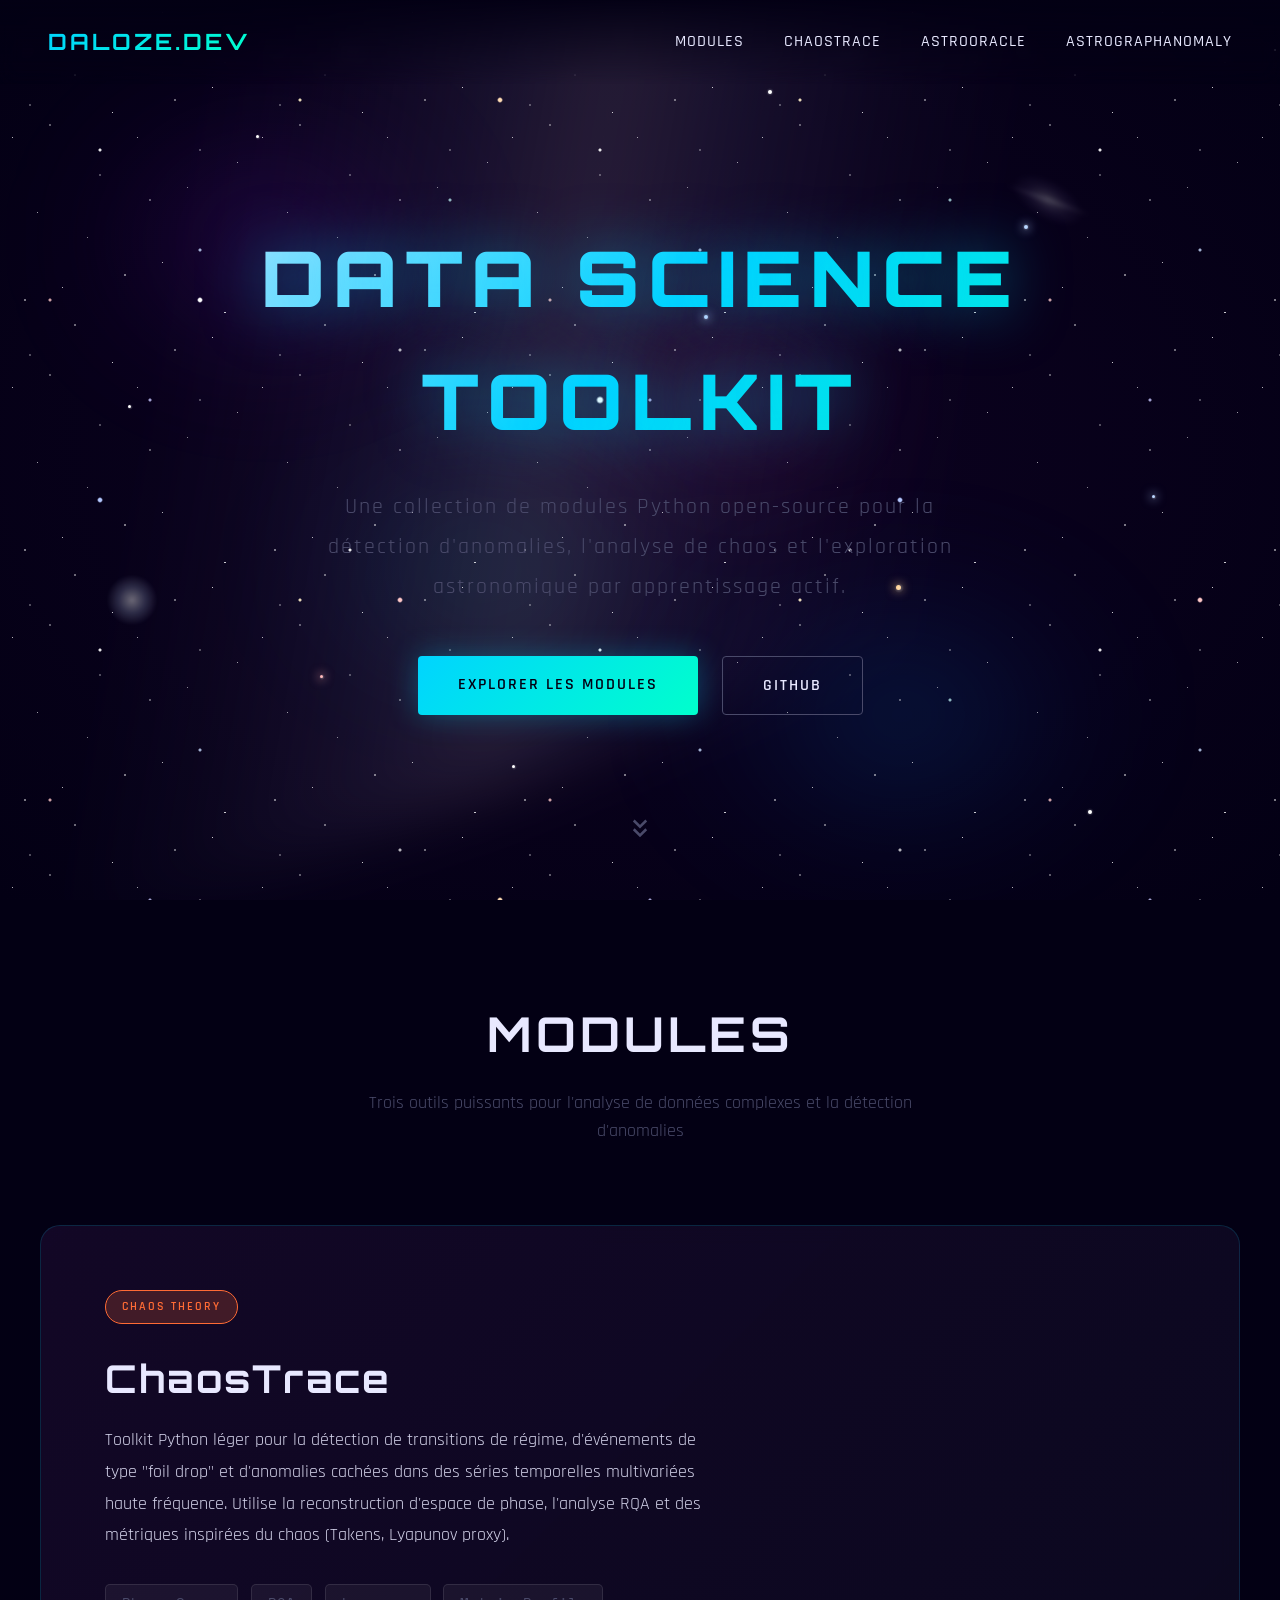
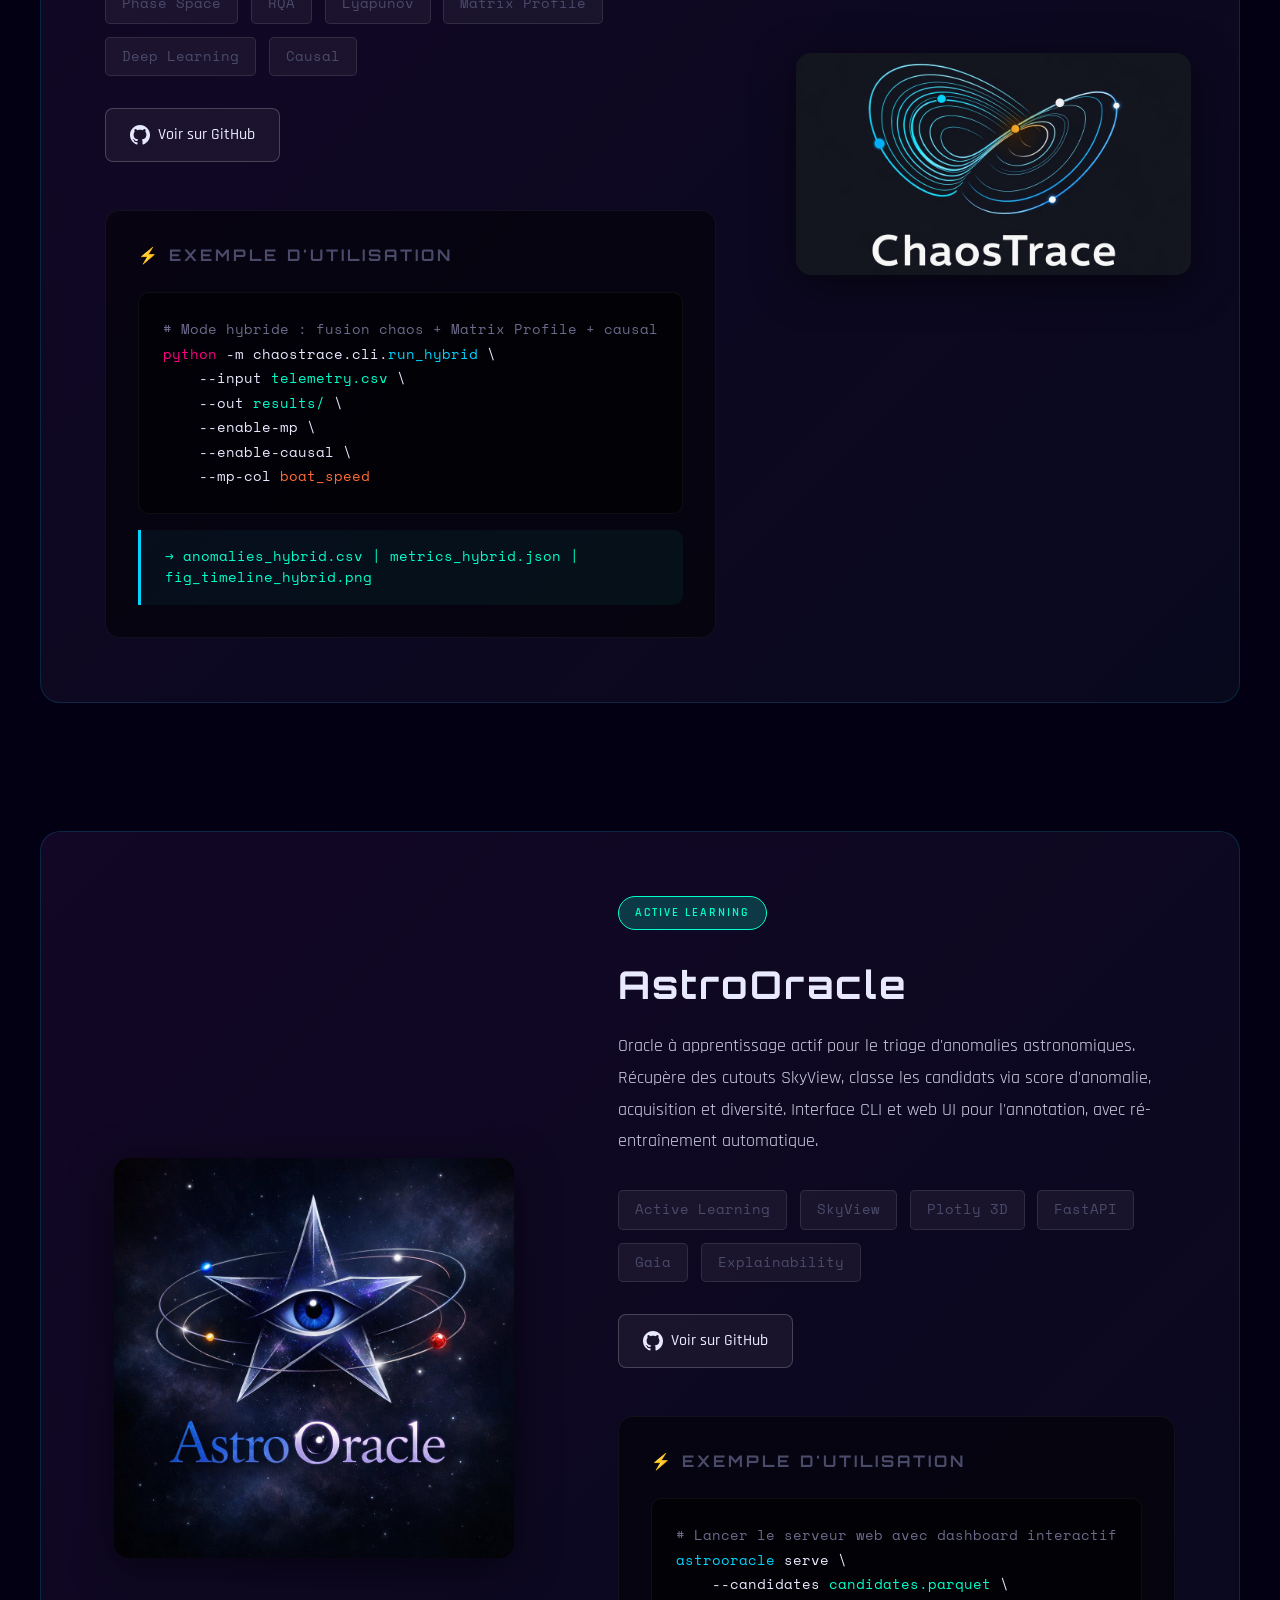
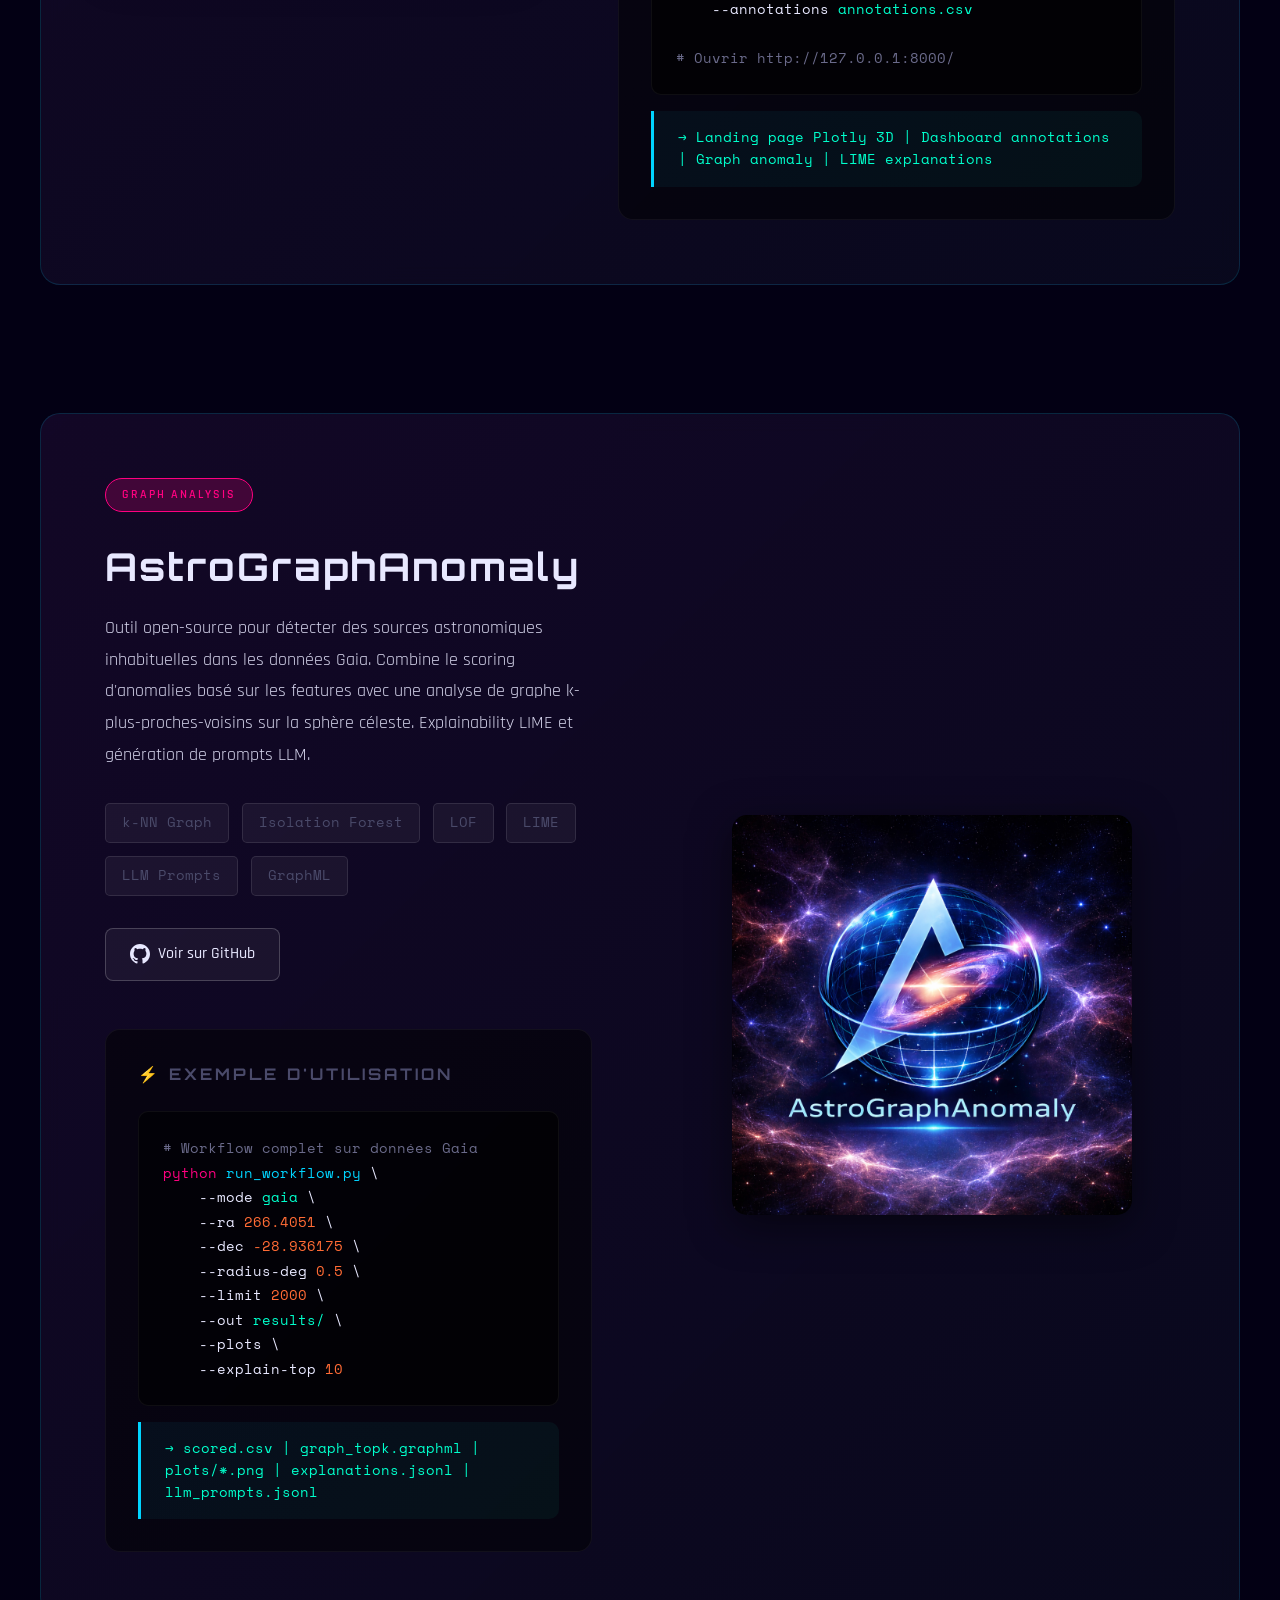
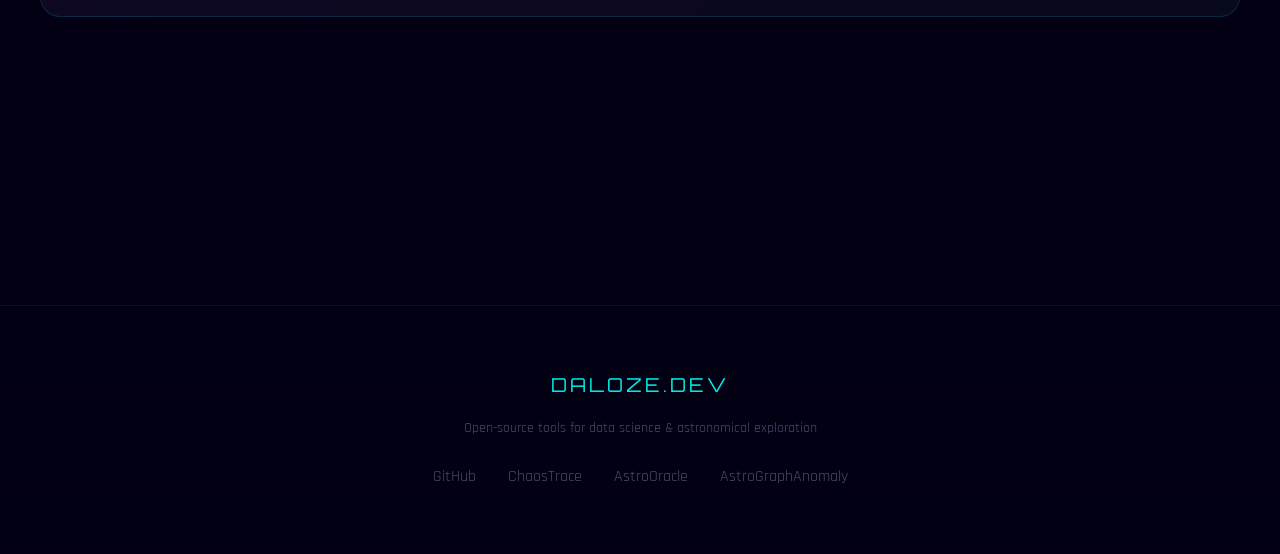
==== index.html @ 8193179a "Create index.html" ====
<!DOCTYPE html>
<html lang="fr">
<head>
    <meta charset="UTF-8">
    <meta name="viewport" content="width=device-width, initial-scale=1.0">
    <title>Data Science Toolkit | ChaosTrace • AstroOracle • AstroGraphAnomaly</title>
    <link href="https://fonts.googleapis.com/css2?family=Orbitron:wght@400;500;700;900&family=Rajdhani:wght@300;400;500;600;700&family=Space+Mono:wght@400;700&display=swap" rel="stylesheet">
    <style>
        :root {
            --cosmic-black: #030014;
            --deep-space: #0a0a1f;
            --nebula-purple: #1a0a2e;
            --stellar-blue: #00d4ff;
            --aurora-cyan: #00ffcc;
            --solar-orange: #ff6b35;
            --plasma-pink: #ff0080;
            --stardust-white: #e8e8ff;
            --dim-star: #4a4a6a;
        }

        * {
            margin: 0;
            padding: 0;
            box-sizing: border-box;
        }

        html {
            scroll-behavior: smooth;
        }

        body {
            font-family: 'Rajdhani', sans-serif;
            background: var(--cosmic-black);
            color: var(--stardust-white);
            min-height: 100vh;
            overflow-x: hidden;
            line-height: 1.6;
        }

        /* ========== GALAXY BACKGROUND ========== */
        .galaxy-container {
            position: fixed;
            top: 0;
            left: 0;
            width: 100%;
            height: 100%;
            z-index: -1;
            overflow: hidden;
            background: radial-gradient(ellipse at center, #0d0221 0%, #030014 100%);
        }

        /* Milky Way band */
        .milky-way {
            position: absolute;
            top: 0;
            left: -50%;
            width: 200%;
            height: 100%;
            background: 
                linear-gradient(
                    120deg,
                    transparent 0%,
                    transparent 35%,
                    rgba(180, 160, 255, 0.03) 40%,
                    rgba(200, 180, 255, 0.08) 45%,
                    rgba(255, 220, 255, 0.12) 50%,
                    rgba(200, 180, 255, 0.08) 55%,
                    rgba(180, 160, 255, 0.03) 60%,
                    transparent 65%,
                    transparent 100%
                );
            transform: rotate(-20deg) translateY(-20%);
            filter: blur(30px);
        }

        /* Nebula clouds */
        .nebula {
            position: absolute;
            border-radius: 50%;
            filter: blur(60px);
            opacity: 0.6;
            animation: nebulaPulse 8s ease-in-out infinite alternate;
        }

        .nebula-1 {
            top: 10%;
            left: 5%;
            width: 400px;
            height: 300px;
            background: radial-gradient(ellipse, rgba(138, 43, 226, 0.4) 0%, rgba(75, 0, 130, 0.2) 40%, transparent 70%);
            animation-delay: 0s;
        }

        .nebula-2 {
            top: 60%;
            right: 10%;
            width: 500px;
            height: 350px;
            background: radial-gradient(ellipse, rgba(0, 150, 255, 0.3) 0%, rgba(0, 50, 150, 0.15) 40%, transparent 70%);
            animation-delay: 2s;
        }

        .nebula-3 {
            top: 30%;
            right: 30%;
            width: 300px;
            height: 250px;
            background: radial-gradient(ellipse, rgba(255, 100, 150, 0.25) 0%, rgba(150, 0, 100, 0.1) 40%, transparent 70%);
            animation-delay: 4s;
        }

        .nebula-4 {
            bottom: 20%;
            left: 20%;
            width: 450px;
            height: 300px;
            background: radial-gradient(ellipse, rgba(0, 255, 200, 0.2) 0%, rgba(0, 100, 150, 0.1) 40%, transparent 70%);
            animation-delay: 6s;
        }

        @keyframes nebulaPulse {
            0% { transform: scale(1) rotate(0deg); opacity: 0.4; }
            100% { transform: scale(1.1) rotate(5deg); opacity: 0.7; }
        }

        /* Star layers - multiple depths */
        .stars {
            position: absolute;
            top: 0;
            left: 0;
            width: 100%;
            height: 100%;
        }

        .stars-small {
            background-image: 
                radial-gradient(1px 1px at 10% 20%, rgba(255,255,255,0.8) 50%, transparent),
                radial-gradient(1px 1px at 20% 50%, rgba(255,255,255,0.6) 50%, transparent),
                radial-gradient(1px 1px at 30% 30%, rgba(255,255,255,0.7) 50%, transparent),
                radial-gradient(1px 1px at 40% 70%, rgba(255,255,255,0.5) 50%, transparent),
                radial-gradient(1px 1px at 50% 10%, rgba(255,255,255,0.8) 50%, transparent),
                radial-gradient(1px 1px at 60% 80%, rgba(255,255,255,0.6) 50%, transparent),
                radial-gradient(1px 1px at 70% 40%, rgba(255,255,255,0.7) 50%, transparent),
                radial-gradient(1px 1px at 80% 60%, rgba(255,255,255,0.5) 50%, transparent),
                radial-gradient(1px 1px at 90% 25%, rgba(255,255,255,0.8) 50%, transparent),
                radial-gradient(1px 1px at 15% 85%, rgba(255,255,255,0.6) 50%, transparent),
                radial-gradient(1px 1px at 25% 15%, rgba(255,255,255,0.7) 50%, transparent),
                radial-gradient(1px 1px at 35% 95%, rgba(255,255,255,0.5) 50%, transparent),
                radial-gradient(1px 1px at 45% 45%, rgba(255,255,255,0.8) 50%, transparent),
                radial-gradient(1px 1px at 55% 55%, rgba(255,255,255,0.6) 50%, transparent),
                radial-gradient(1px 1px at 65% 5%, rgba(255,255,255,0.7) 50%, transparent),
                radial-gradient(1px 1px at 75% 75%, rgba(255,255,255,0.5) 50%, transparent),
                radial-gradient(1px 1px at 85% 35%, rgba(255,255,255,0.8) 50%, transparent),
                radial-gradient(1px 1px at 95% 65%, rgba(255,255,255,0.6) 50%, transparent),
                radial-gradient(1px 1px at 5% 55%, rgba(255,255,255,0.7) 50%, transparent),
                radial-gradient(1px 1px at 12% 42%, rgba(255,255,255,0.5) 50%, transparent);
            background-size: 250px 250px;
            animation: starsMove 200s linear infinite;
        }

        .stars-medium {
            background-image: 
                radial-gradient(2px 2px at 100px 150px, rgba(255,255,255,0.9) 50%, transparent),
                radial-gradient(2px 2px at 200px 250px, rgba(200,220,255,0.8) 50%, transparent),
                radial-gradient(2px 2px at 300px 100px, rgba(255,240,200,0.9) 50%, transparent),
                radial-gradient(2px 2px at 400px 350px, rgba(255,255,255,0.7) 50%, transparent),
                radial-gradient(2px 2px at 150px 400px, rgba(200,200,255,0.8) 50%, transparent),
                radial-gradient(2px 2px at 350px 50px, rgba(255,255,255,0.9) 50%, transparent),
                radial-gradient(2px 2px at 50px 300px, rgba(255,200,200,0.8) 50%, transparent),
                radial-gradient(2px 2px at 450px 200px, rgba(200,255,255,0.7) 50%, transparent);
            background-size: 500px 500px;
            animation: starsMove 300s linear infinite reverse;
        }

        .stars-large {
            background-image: 
                radial-gradient(3px 3px at 200px 300px, rgba(255,255,255,1) 50%, transparent),
                radial-gradient(3px 3px at 500px 100px, rgba(255,220,180,1) 50%, transparent),
                radial-gradient(3px 3px at 100px 500px, rgba(180,200,255,1) 50%, transparent),
                radial-gradient(4px 4px at 600px 400px, rgba(255,255,255,1) 50%, transparent),
                radial-gradient(3px 3px at 400px 600px, rgba(255,200,200,1) 50%, transparent);
            background-size: 800px 800px;
            animation: starsMove 400s linear infinite;
        }

        /* Twinkling bright stars */
        .stars-twinkle {
            position: absolute;
            width: 100%;
            height: 100%;
        }

        .star {
            position: absolute;
            background: white;
            border-radius: 50%;
            animation: twinkle 3s ease-in-out infinite;
        }

        .star::before {
            content: '';
            position: absolute;
            top: 50%;
            left: 50%;
            transform: translate(-50%, -50%);
            width: 200%;
            height: 200%;
            background: radial-gradient(circle, rgba(255,255,255,0.3) 0%, transparent 70%);
        }

        .star-1 { top: 15%; left: 20%; width: 3px; height: 3px; animation-delay: 0s; }
        .star-2 { top: 25%; left: 80%; width: 4px; height: 4px; animation-delay: 0.5s; }
        .star-3 { top: 45%; left: 10%; width: 3px; height: 3px; animation-delay: 1s; }
        .star-4 { top: 65%; left: 70%; width: 5px; height: 5px; animation-delay: 1.5s; }
        .star-5 { top: 85%; left: 40%; width: 3px; height: 3px; animation-delay: 2s; }
        .star-6 { top: 35%; left: 55%; width: 4px; height: 4px; animation-delay: 2.5s; }
        .star-7 { top: 75%; left: 25%; width: 3px; height: 3px; animation-delay: 0.3s; }
        .star-8 { top: 10%; left: 60%; width: 4px; height: 4px; animation-delay: 0.8s; }
        .star-9 { top: 55%; left: 90%; width: 3px; height: 3px; animation-delay: 1.3s; }
        .star-10 { top: 90%; left: 85%; width: 4px; height: 4px; animation-delay: 1.8s; }

        /* Colored stars */
        .star-blue { background: #aaccff; box-shadow: 0 0 10px 2px rgba(170, 204, 255, 0.5); }
        .star-orange { background: #ffcc88; box-shadow: 0 0 10px 2px rgba(255, 204, 136, 0.5); }
        .star-red { background: #ffaaaa; box-shadow: 0 0 10px 2px rgba(255, 170, 170, 0.5); }

        @keyframes twinkle {
            0%, 100% { opacity: 0.5; transform: scale(1); }
            50% { opacity: 1; transform: scale(1.2); }
        }

        @keyframes starsMove {
            from { transform: translateY(0) translateX(0); }
            to { transform: translateY(-1000px) translateX(-500px); }
        }

        /* Shooting stars */
        .shooting-star {
            position: absolute;
            width: 100px;
            height: 2px;
            background: linear-gradient(90deg, rgba(255,255,255,1) 0%, rgba(255,255,255,0) 100%);
            border-radius: 50%;
            animation: shoot 3s ease-in-out infinite;
            opacity: 0;
        }

        .shooting-star-1 {
            top: 20%;
            left: 80%;
            animation-delay: 2s;
        }

        .shooting-star-2 {
            top: 50%;
            left: 60%;
            animation-delay: 5s;
        }

        .shooting-star-3 {
            top: 70%;
            left: 90%;
            animation-delay: 8s;
        }

        @keyframes shoot {
            0% { transform: translateX(0) translateY(0) rotate(-45deg); opacity: 0; }
            5% { opacity: 1; }
            20% { transform: translateX(-300px) translateY(300px) rotate(-45deg); opacity: 0; }
            100% { opacity: 0; }
        }

        /* Distant galaxy */
        .distant-galaxy {
            position: absolute;
            top: 20%;
            right: 15%;
            width: 80px;
            height: 40px;
            background: radial-gradient(ellipse, rgba(255,255,255,0.3) 0%, rgba(200,180,255,0.1) 40%, transparent 70%);
            border-radius: 50%;
            transform: rotate(30deg);
            filter: blur(2px);
            opacity: 0.6;
        }

        .distant-galaxy::before {
            content: '';
            position: absolute;
            top: 50%;
            left: 50%;
            width: 120%;
            height: 5px;
            background: linear-gradient(90deg, transparent, rgba(255,255,255,0.2), transparent);
            transform: translate(-50%, -50%) rotate(-10deg);
            border-radius: 50%;
        }

        /* Star cluster */
        .star-cluster {
            position: absolute;
            bottom: 30%;
            left: 8%;
            width: 60px;
            height: 60px;
            background: radial-gradient(circle, rgba(255,255,255,0.4) 0%, rgba(200,220,255,0.2) 30%, transparent 60%);
            filter: blur(1px);
        }

        /* ========== END GALAXY BACKGROUND ========== */

        nav {
            position: fixed;
            top: 0;
            left: 0;
            width: 100%;
            padding: 1.5rem 3rem;
            display: flex;
            justify-content: space-between;
            align-items: center;
            z-index: 1000;
            background: linear-gradient(to bottom, rgba(3, 0, 20, 0.95), transparent);
            backdrop-filter: blur(10px);
        }

        .nav-brand {
            font-family: 'Orbitron', sans-serif;
            font-size: 1.4rem;
            font-weight: 700;
            letter-spacing: 3px;
            background: linear-gradient(135deg, var(--stellar-blue), var(--aurora-cyan));
            -webkit-background-clip: text;
            -webkit-text-fill-color: transparent;
            background-clip: text;
        }

        .nav-links {
            display: flex;
            gap: 2.5rem;
            list-style: none;
        }

        .nav-links a {
            color: var(--stardust-white);
            text-decoration: none;
            font-weight: 500;
            font-size: 1rem;
            letter-spacing: 1px;
            text-transform: uppercase;
            position: relative;
            transition: color 0.3s ease;
        }

        .nav-links a::after {
            content: '';
            position: absolute;
            bottom: -4px;
            left: 0;
            width: 0;
            height: 2px;
            background: var(--stellar-blue);
            transition: width 0.3s ease;
        }

        .nav-links a:hover {
            color: var(--stellar-blue);
        }

        .nav-links a:hover::after {
            width: 100%;
        }

        .hero {
            min-height: 100vh;
            display: flex;
            flex-direction: column;
            justify-content: center;
            align-items: center;
            text-align: center;
            padding: 6rem 2rem 4rem;
            position: relative;
        }

        .hero-title {
            font-family: 'Orbitron', sans-serif;
            font-size: clamp(2.5rem, 6vw, 5rem);
            font-weight: 900;
            letter-spacing: 8px;
            margin-bottom: 1.5rem;
            background: linear-gradient(135deg, var(--stardust-white) 0%, var(--stellar-blue) 50%, var(--aurora-cyan) 100%);
            -webkit-background-clip: text;
            -webkit-text-fill-color: transparent;
            background-clip: text;
            animation: titleGlow 3s ease-in-out infinite alternate;
            text-shadow: 0 0 60px rgba(0, 212, 255, 0.5);
        }

        @keyframes titleGlow {
            from { filter: drop-shadow(0 0 20px rgba(0, 212, 255, 0.3)); }
            to { filter: drop-shadow(0 0 40px rgba(0, 212, 255, 0.6)); }
        }

        .hero-subtitle {
            font-size: clamp(1.1rem, 2vw, 1.4rem);
            color: var(--dim-star);
            max-width: 700px;
            margin-bottom: 3rem;
            letter-spacing: 2px;
            line-height: 1.8;
        }

        .hero-cta {
            display: flex;
            gap: 1.5rem;
            flex-wrap: wrap;
            justify-content: center;
        }

        .btn {
            padding: 1rem 2.5rem;
            font-family: 'Rajdhani', sans-serif;
            font-size: 1rem;
            font-weight: 600;
            letter-spacing: 2px;
            text-transform: uppercase;
            text-decoration: none;
            border-radius: 4px;
            transition: all 0.3s ease;
            cursor: pointer;
            border: none;
        }

        .btn-primary {
            background: linear-gradient(135deg, var(--stellar-blue), var(--aurora-cyan));
            color: var(--cosmic-black);
            box-shadow: 0 0 30px rgba(0, 212, 255, 0.3);
        }

        .btn-primary:hover {
            transform: translateY(-3px);
            box-shadow: 0 0 50px rgba(0, 212, 255, 0.5);
        }

        .btn-secondary {
            background: transparent;
            color: var(--stardust-white);
            border: 1px solid var(--dim-star);
        }

        .btn-secondary:hover {
            border-color: var(--stellar-blue);
            color: var(--stellar-blue);
            box-shadow: 0 0 20px rgba(0, 212, 255, 0.2);
        }

        .scroll-indicator {
            position: absolute;
            bottom: 3rem;
            left: 50%;
            transform: translateX(-50%);
            animation: bounce 2s infinite;
        }

        .scroll-indicator svg {
            width: 30px;
            height: 30px;
            stroke: var(--dim-star);
        }

        @keyframes bounce {
            0%, 20%, 50%, 80%, 100% { transform: translateX(-50%) translateY(0); }
            40% { transform: translateX(-50%) translateY(-10px); }
            60% { transform: translateX(-50%) translateY(-5px); }
        }

        .modules-section {
            padding: 6rem 2rem;
        }

        .section-header {
            text-align: center;
            margin-bottom: 5rem;
        }

        .section-title {
            font-family: 'Orbitron', sans-serif;
            font-size: clamp(2rem, 4vw, 3rem);
            font-weight: 700;
            letter-spacing: 4px;
            margin-bottom: 1rem;
            color: var(--stardust-white);
        }

        .section-subtitle {
            font-size: 1.1rem;
            color: var(--dim-star);
            max-width: 600px;
            margin: 0 auto;
        }

        .module-card {
            max-width: 1200px;
            margin: 0 auto 8rem;
            display: grid;
            grid-template-columns: 1fr 1fr;
            gap: 4rem;
            align-items: center;
            padding: 3rem;
            background: linear-gradient(135deg, rgba(26, 10, 46, 0.7), rgba(10, 10, 31, 0.85));
            border: 1px solid rgba(0, 212, 255, 0.15);
            border-radius: 20px;
            position: relative;
            overflow: hidden;
            transition: transform 0.4s ease, box-shadow 0.4s ease;
            backdrop-filter: blur(10px);
        }

        .module-card::before {
            content: '';
            position: absolute;
            top: 0;
            left: 0;
            right: 0;
            height: 2px;
            background: linear-gradient(90deg, transparent, var(--stellar-blue), transparent);
            opacity: 0;
            transition: opacity 0.4s ease;
        }

        .module-card:hover {
            transform: translateY(-5px);
            box-shadow: 0 20px 60px rgba(0, 212, 255, 0.2);
        }

        .module-card:hover::before {
            opacity: 1;
        }

        .module-card:nth-child(even) {
            direction: rtl;
        }

        .module-card:nth-child(even) > * {
            direction: ltr;
        }

        .module-logo-container {
            position: relative;
            display: flex;
            justify-content: center;
            align-items: center;
        }

        .module-logo {
            width: 100%;
            max-width: 400px;
            height: auto;
            border-radius: 15px;
            box-shadow: 0 10px 40px rgba(0, 0, 0, 0.5);
            transition: transform 0.4s ease;
        }

        .module-card:hover .module-logo {
            transform: scale(1.03);
        }

        .module-content {
            padding: 1rem;
        }

        .module-tag {
            display: inline-block;
            padding: 0.4rem 1rem;
            font-size: 0.75rem;
            font-weight: 600;
            letter-spacing: 2px;
            text-transform: uppercase;
            border-radius: 20px;
            margin-bottom: 1.5rem;
        }

        .tag-chaos {
            background: rgba(255, 107, 53, 0.2);
            color: var(--solar-orange);
            border: 1px solid var(--solar-orange);
        }

        .tag-astro {
            background: rgba(0, 255, 204, 0.2);
            color: var(--aurora-cyan);
            border: 1px solid var(--aurora-cyan);
        }

        .tag-graph {
            background: rgba(255, 0, 128, 0.2);
            color: var(--plasma-pink);
            border: 1px solid var(--plasma-pink);
        }

        .module-name {
            font-family: 'Orbitron', sans-serif;
            font-size: clamp(1.8rem, 3vw, 2.5rem);
            font-weight: 700;
            margin-bottom: 1rem;
            letter-spacing: 2px;
        }

        .module-description {
            font-size: 1.1rem;
            color: var(--stardust-white);
            opacity: 0.9;
            margin-bottom: 2rem;
            line-height: 1.8;
        }

        .module-features {
            display: flex;
            flex-wrap: wrap;
            gap: 0.8rem;
            margin-bottom: 2rem;
        }

        .feature-badge {
            padding: 0.5rem 1rem;
            font-size: 0.85rem;
            font-family: 'Space Mono', monospace;
            background: rgba(255, 255, 255, 0.05);
            border: 1px solid rgba(255, 255, 255, 0.1);
            border-radius: 5px;
            color: var(--dim-star);
        }

        .module-links {
            display: flex;
            gap: 1rem;
            flex-wrap: wrap;
        }

        .github-link {
            display: inline-flex;
            align-items: center;
            gap: 0.5rem;
            padding: 0.8rem 1.5rem;
            background: rgba(255, 255, 255, 0.05);
            border: 1px solid rgba(255, 255, 255, 0.2);
            border-radius: 8px;
            color: var(--stardust-white);
            text-decoration: none;
            font-weight: 500;
            transition: all 0.3s ease;
        }

        .github-link:hover {
            background: rgba(0, 212, 255, 0.1);
            border-color: var(--stellar-blue);
            color: var(--stellar-blue);
        }

        .github-link svg {
            width: 20px;
            height: 20px;
        }

        .demo-section {
            margin-top: 3rem;
            padding: 2rem;
            background: rgba(0, 0, 0, 0.5);
            border-radius: 15px;
            border: 1px solid rgba(255, 255, 255, 0.05);
        }

        .demo-title {
            font-family: 'Orbitron', sans-serif;
            font-size: 1rem;
            letter-spacing: 3px;
            color: var(--dim-star);
            margin-bottom: 1.5rem;
            text-transform: uppercase;
        }

        .code-block {
            background: rgba(0, 0, 0, 0.6);
            border-radius: 10px;
            padding: 1.5rem;
            overflow-x: auto;
            border: 1px solid rgba(255, 255, 255, 0.05);
        }

        .code-block pre {
            font-family: 'Space Mono', monospace;
            font-size: 0.9rem;
            line-height: 1.7;
            color: var(--stardust-white);
            margin: 0;
        }

        .code-comment { color: #6a6a8a; }
        .code-keyword { color: var(--plasma-pink); }
        .code-string { color: var(--aurora-cyan); }
        .code-function { color: var(--stellar-blue); }
        .code-variable { color: var(--solar-orange); }

        .output-block {
            margin-top: 1rem;
            padding: 1rem 1.5rem;
            background: linear-gradient(135deg, rgba(0, 212, 255, 0.05), rgba(0, 255, 204, 0.05));
            border-left: 3px solid var(--stellar-blue);
            border-radius: 0 10px 10px 0;
            font-family: 'Space Mono', monospace;
            font-size: 0.85rem;
            color: var(--aurora-cyan);
        }

        footer {
            padding: 4rem 2rem;
            text-align: center;
            border-top: 1px solid rgba(255, 255, 255, 0.05);
            margin-top: 4rem;
            background: linear-gradient(to top, rgba(3, 0, 20, 0.9), transparent);
        }

        .footer-brand {
            font-family: 'Orbitron', sans-serif;
            font-size: 1.2rem;
            letter-spacing: 3px;
            margin-bottom: 1rem;
            background: linear-gradient(135deg, var(--stellar-blue), var(--aurora-cyan));
            -webkit-background-clip: text;
            -webkit-text-fill-color: transparent;
            background-clip: text;
        }

        .footer-text {
            color: var(--dim-star);
            font-size: 0.9rem;
        }

        .footer-links {
            display: flex;
            justify-content: center;
            gap: 2rem;
            margin-top: 1.5rem;
        }

        .footer-links a {
            color: var(--dim-star);
            text-decoration: none;
            transition: color 0.3s ease;
        }

        .footer-links a:hover {
            color: var(--stellar-blue);
        }

        @media (max-width: 900px) {
            .module-card {
                grid-template-columns: 1fr;
                gap: 2rem;
                padding: 2rem;
            }

            .module-card:nth-child(even) {
                direction: ltr;
            }

            nav {
                padding: 1rem 1.5rem;
            }

            .nav-links {
                display: none;
            }

            .nebula {
                transform: scale(0.6);
            }
        }

        @media (max-width: 600px) {
            .hero-cta {
                flex-direction: column;
                width: 100%;
                max-width: 300px;
            }

            .btn {
                width: 100%;
                text-align: center;
            }
        }
    </style>
</head>
<body>
    <!-- Galaxy Background -->
    <div class="galaxy-container">
        <div class="milky-way"></div>
        
        <div class="nebula nebula-1"></div>
        <div class="nebula nebula-2"></div>
        <div class="nebula nebula-3"></div>
        <div class="nebula nebula-4"></div>
        
        <div class="stars stars-small"></div>
        <div class="stars stars-medium"></div>
        <div class="stars stars-large"></div>
        
        <div class="stars-twinkle">
            <div class="star star-1"></div>
            <div class="star star-2 star-blue"></div>
            <div class="star star-3"></div>
            <div class="star star-4 star-orange"></div>
            <div class="star star-5"></div>
            <div class="star star-6 star-blue"></div>
            <div class="star star-7 star-red"></div>
            <div class="star star-8"></div>
            <div class="star star-9 star-blue"></div>
            <div class="star star-10"></div>
        </div>
        
        <div class="shooting-star shooting-star-1"></div>
        <div class="shooting-star shooting-star-2"></div>
        <div class="shooting-star shooting-star-3"></div>
        
        <div class="distant-galaxy"></div>
        <div class="star-cluster"></div>
    </div>

    <nav>
        <div class="nav-brand">DALOZE.DEV</div>
        <ul class="nav-links">
            <li><a href="#modules">Modules</a></li>
            <li><a href="#chaostrace">ChaosTrace</a></li>
            <li><a href="#astrooracle">AstroOracle</a></li>
            <li><a href="#astrographanomaly">AstroGraphAnomaly</a></li>
        </ul>
    </nav>

    <section class="hero">
        <h1 class="hero-title">DATA SCIENCE TOOLKIT</h1>
        <p class="hero-subtitle">
            Une collection de modules Python open-source pour la détection d'anomalies, 
            l'analyse de chaos et l'exploration astronomique par apprentissage actif.
        </p>
        <div class="hero-cta">
            <a href="#modules" class="btn btn-primary">Explorer les modules</a>
            <a href="https://github.com/dalozedidier-dot" class="btn btn-secondary" target="_blank">GitHub</a>
        </div>
        <div class="scroll-indicator">
            <svg viewBox="0 0 24 24" fill="none" stroke="currentColor" stroke-width="2">
                <path d="M7 13l5 5 5-5M7 6l5 5 5-5"/>
            </svg>
        </div>
    </section>

    <section id="modules" class="modules-section">
        <div class="section-header">
            <h2 class="section-title">MODULES</h2>
            <p class="section-subtitle">Trois outils puissants pour l'analyse de données complexes et la détection d'anomalies</p>
        </div>

        <article id="chaostrace" class="module-card">
            <div class="module-logo-container">
                <img src="[data-uri]" alt="ChaosTrace Logo" class="module-logo">
            </div>
            <div class="module-content">
                <span class="module-tag tag-chaos">Chaos Theory</span>
                <h3 class="module-name">ChaosTrace</h3>
                <p class="module-description">
                    Toolkit Python léger pour la détection de transitions de régime, d'événements 
                    de type "foil drop" et d'anomalies cachées dans des séries temporelles multivariées 
                    haute fréquence. Utilise la reconstruction d'espace de phase, l'analyse RQA et 
                    des métriques inspirées du chaos (Takens, Lyapunov proxy).
                </p>
                <div class="module-features">
                    <span class="feature-badge">Phase Space</span>
                    <span class="feature-badge">RQA</span>
                    <span class="feature-badge">Lyapunov</span>
                    <span class="feature-badge">Matrix Profile</span>
                    <span class="feature-badge">Deep Learning</span>
                    <span class="feature-badge">Causal</span>
                </div>
                <div class="module-links">
                    <a href="https://github.com/dalozedidier-dot/ChaosTrace" class="github-link" target="_blank">
                        <svg viewBox="0 0 24 24" fill="currentColor">
                            <path d="M12 0c-6.626 0-12 5.373-12 12 0 5.302 3.438 9.8 8.207 11.387.599.111.793-.261.793-.577v-2.234c-3.338.726-4.033-1.416-4.033-1.416-.546-1.387-1.333-1.756-1.333-1.756-1.089-.745.083-.729.083-.729 1.205.084 1.839 1.237 1.839 1.237 1.07 1.834 2.807 1.304 3.492.997.107-.775.418-1.305.762-1.604-2.665-.305-5.467-1.334-5.467-5.931 0-1.311.469-2.381 1.236-3.221-.124-.303-.535-1.524.117-3.176 0 0 1.008-.322 3.301 1.23.957-.266 1.983-.399 3.003-.404 1.02.005 2.047.138 3.006.404 2.291-1.552 3.297-1.23 3.297-1.23.653 1.653.242 2.874.118 3.176.77.84 1.235 1.911 1.235 3.221 0 4.609-2.807 5.624-5.479 5.921.43.372.823 1.102.823 2.222v3.293c0 .319.192.694.801.576 4.765-1.589 8.199-6.086 8.199-11.386 0-6.627-5.373-12-12-12z"/>
                        </svg>
                        Voir sur GitHub
                    </a>
                </div>
                
                <div class="demo-section">
                    <h4 class="demo-title">⚡ Exemple d'utilisation</h4>
                    <div class="code-block">
<pre><span class="code-comment"># Mode hybride : fusion chaos + Matrix Profile + causal</span>
<span class="code-keyword">python</span> -m chaostrace.cli.<span class="code-function">run_hybrid</span> \
    --input <span class="code-string">telemetry.csv</span> \
    --out <span class="code-string">results/</span> \
    --enable-mp \
    --enable-causal \
    --mp-col <span class="code-variable">boat_speed</span></pre>
                    </div>
                    <div class="output-block">
→ anomalies_hybrid.csv | metrics_hybrid.json | fig_timeline_hybrid.png
                    </div>
                </div>
            </div>
        </article>

        <article id="astrooracle" class="module-card">
            <div class="module-logo-container">
                <img src="[data-uri]" alt="AstroOracle Logo" class="module-logo">
            </div>
            <div class="module-content">
                <span class="module-tag tag-astro">Active Learning</span>
                <h3 class="module-name">AstroOracle</h3>
                <p class="module-description">
                    Oracle à apprentissage actif pour le triage d'anomalies astronomiques. 
                    Récupère des cutouts SkyView, classe les candidats via score d'anomalie, 
                    acquisition et diversité. Interface CLI et web UI pour l'annotation, 
                    avec ré-entraînement automatique.
                </p>
                <div class="module-features">
                    <span class="feature-badge">Active Learning</span>
                    <span class="feature-badge">SkyView</span>
                    <span class="feature-badge">Plotly 3D</span>
                    <span class="feature-badge">FastAPI</span>
                    <span class="feature-badge">Gaia</span>
                    <span class="feature-badge">Explainability</span>
                </div>
                <div class="module-links">
                    <a href="https://github.com/dalozedidier-dot/AstroOracle" class="github-link" target="_blank">
                        <svg viewBox="0 0 24 24" fill="currentColor">
                            <path d="M12 0c-6.626 0-12 5.373-12 12 0 5.302 3.438 9.8 8.207 11.387.599.111.793-.261.793-.577v-2.234c-3.338.726-4.033-1.416-4.033-1.416-.546-1.387-1.333-1.756-1.333-1.756-1.089-.745.083-.729.083-.729 1.205.084 1.839 1.237 1.839 1.237 1.07 1.834 2.807 1.304 3.492.997.107-.775.418-1.305.762-1.604-2.665-.305-5.467-1.334-5.467-5.931 0-1.311.469-2.381 1.236-3.221-.124-.303-.535-1.524.117-3.176 0 0 1.008-.322 3.301 1.23.957-.266 1.983-.399 3.003-.404 1.02.005 2.047.138 3.006.404 2.291-1.552 3.297-1.23 3.297-1.23.653 1.653.242 2.874.118 3.176.77.84 1.235 1.911 1.235 3.221 0 4.609-2.807 5.624-5.479 5.921.43.372.823 1.102.823 2.222v3.293c0 .319.192.694.801.576 4.765-1.589 8.199-6.086 8.199-11.386 0-6.627-5.373-12-12-12z"/>
                        </svg>
                        Voir sur GitHub
                    </a>
                </div>
                
                <div class="demo-section">
                    <h4 class="demo-title">⚡ Exemple d'utilisation</h4>
                    <div class="code-block">
<pre><span class="code-comment"># Lancer le serveur web avec dashboard interactif</span>
<span class="code-function">astrooracle</span> serve \
    --candidates <span class="code-string">candidates.parquet</span> \
    --annotations <span class="code-string">annotations.csv</span>

<span class="code-comment"># Ouvrir http://127.0.0.1:8000/</span></pre>
                    </div>
                    <div class="output-block">
→ Landing page Plotly 3D | Dashboard annotations | Graph anomaly | LIME explanations
                    </div>
                </div>
            </div>
        </article>

        <article id="astrographanomaly" class="module-card">
            <div class="module-logo-container">
                <img src="[data-uri]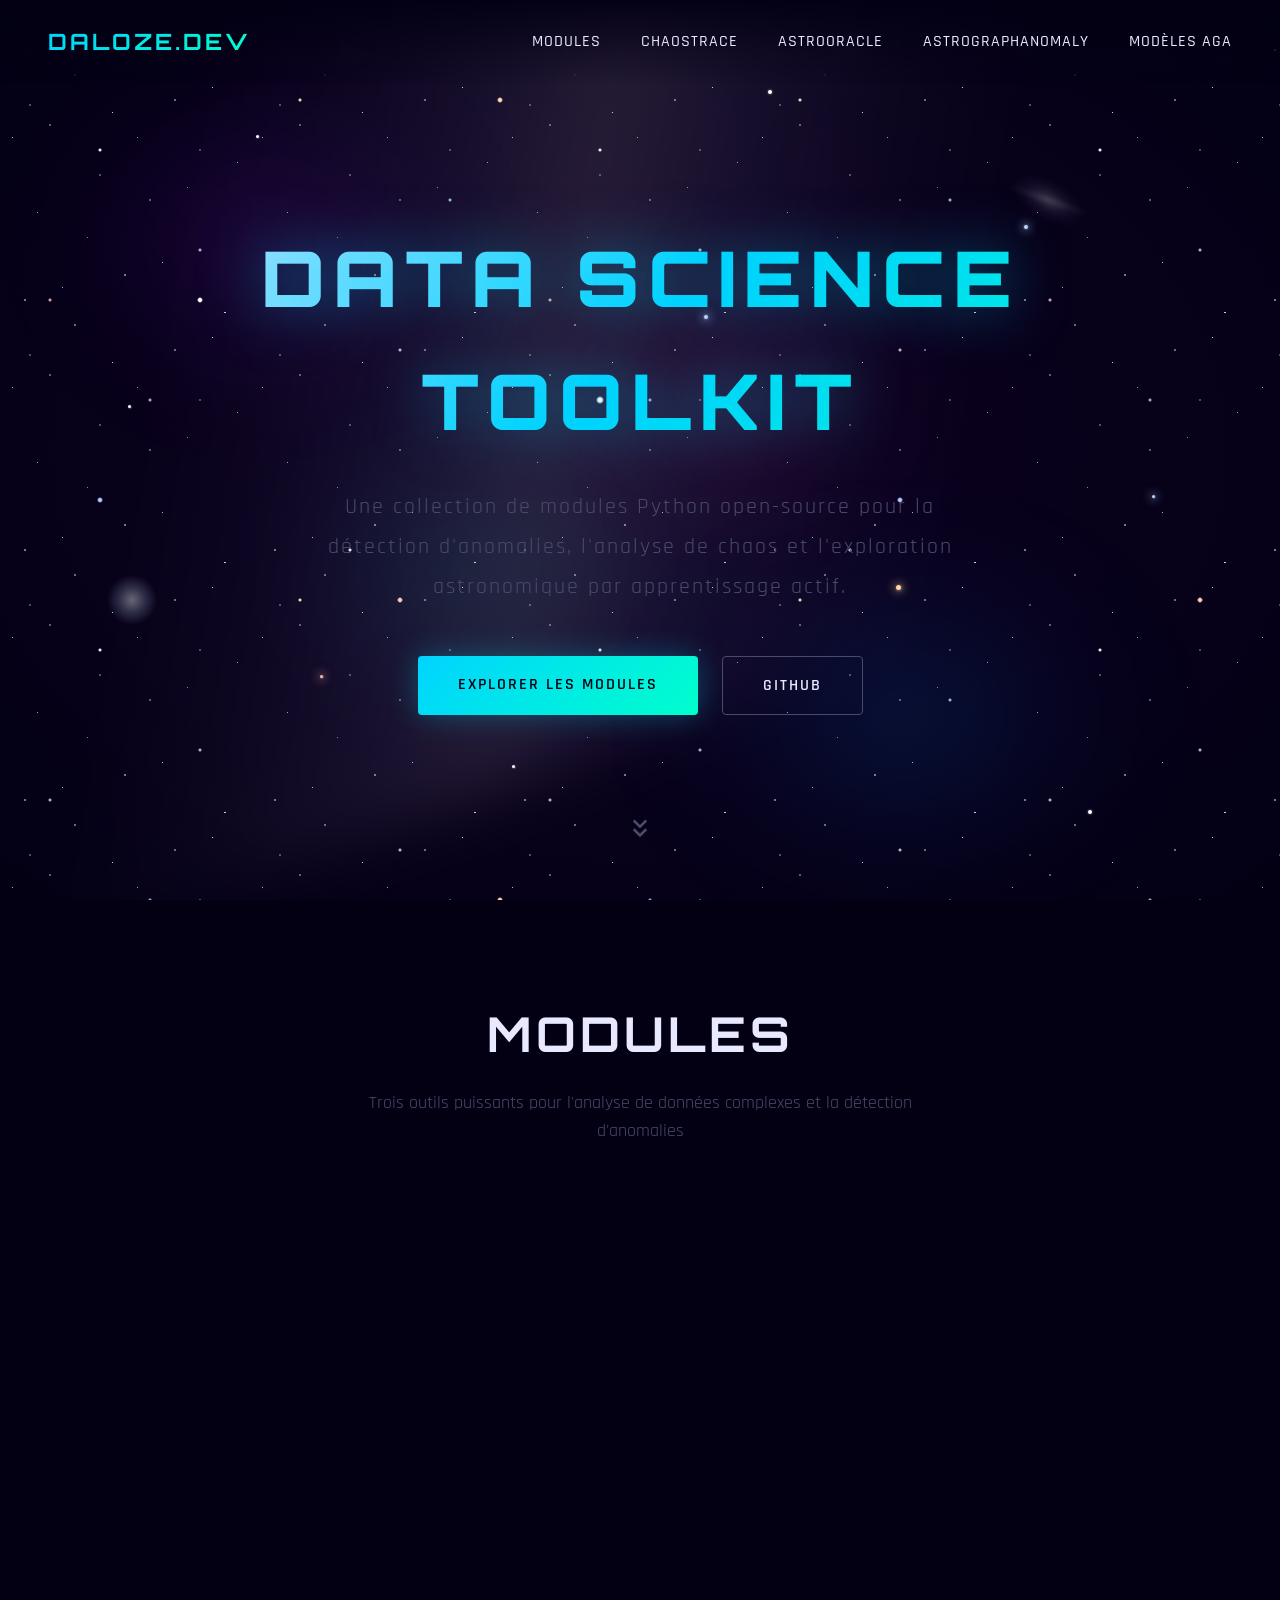
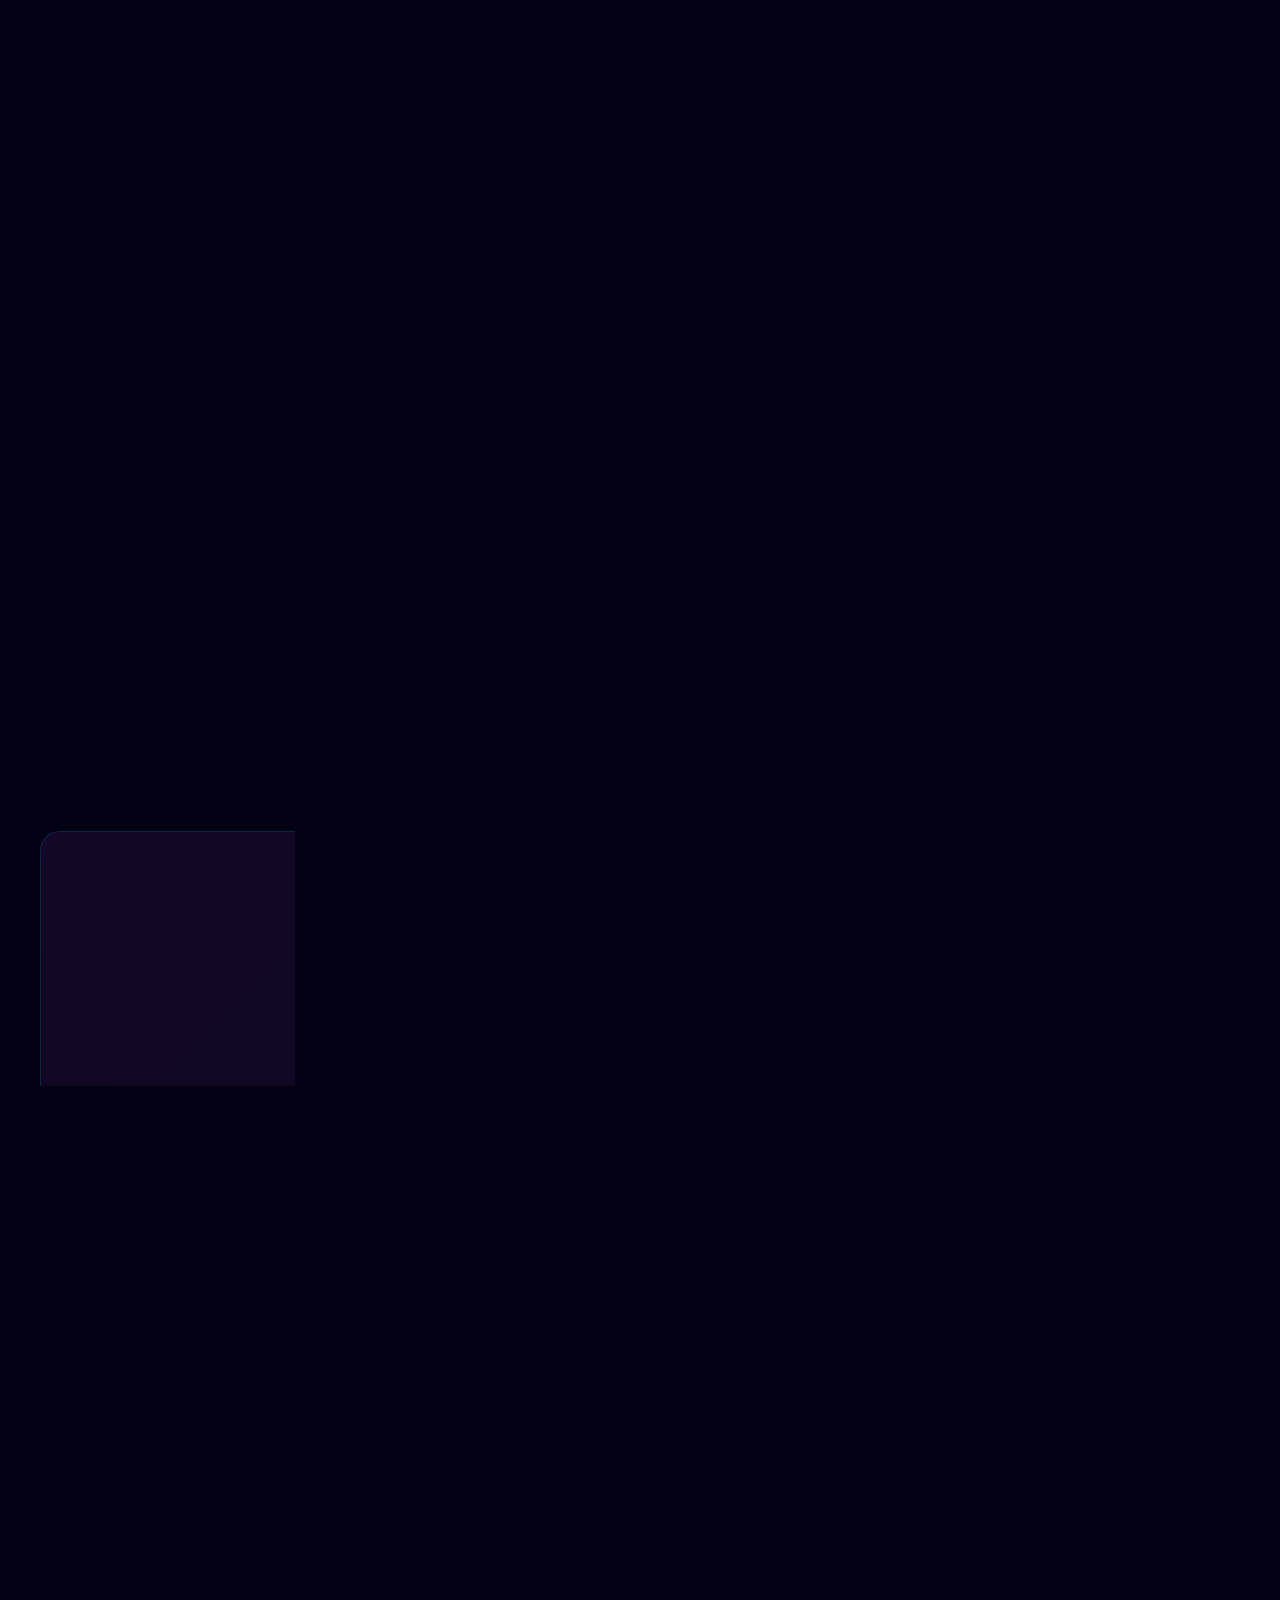
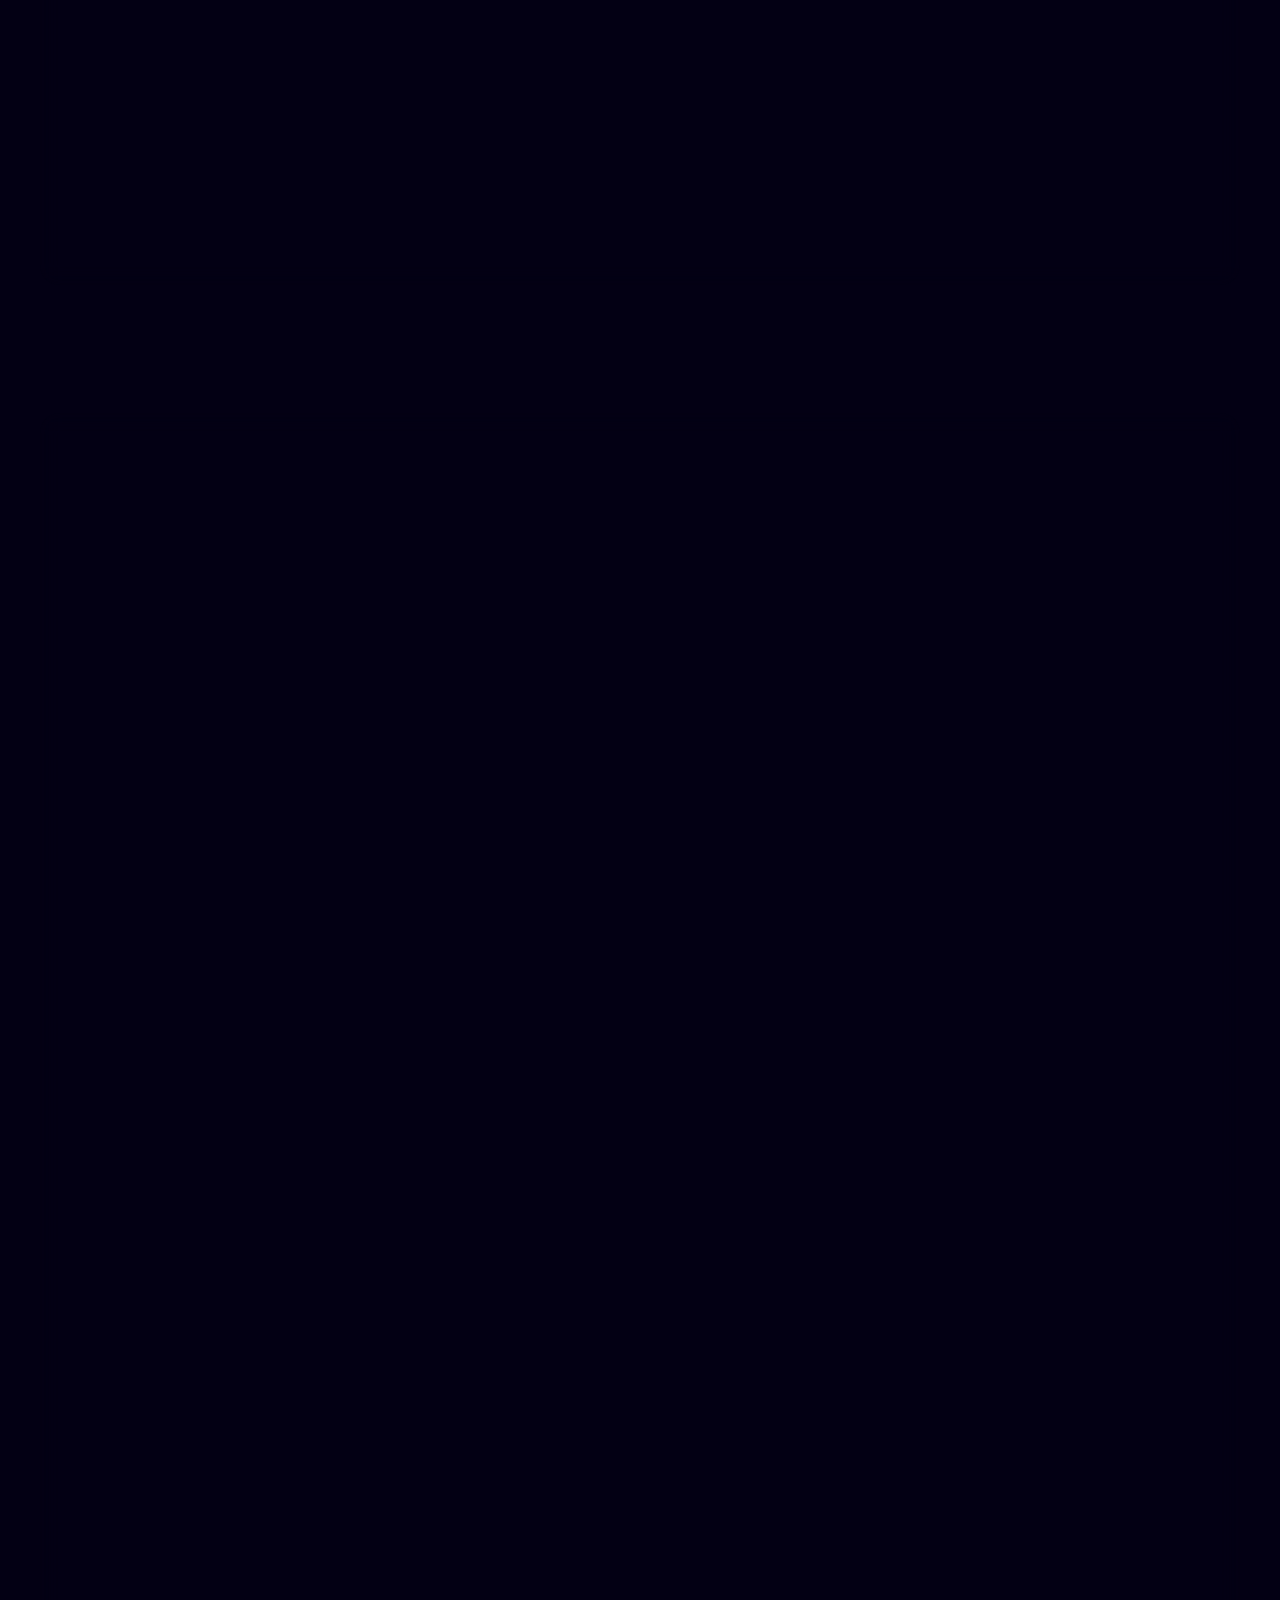
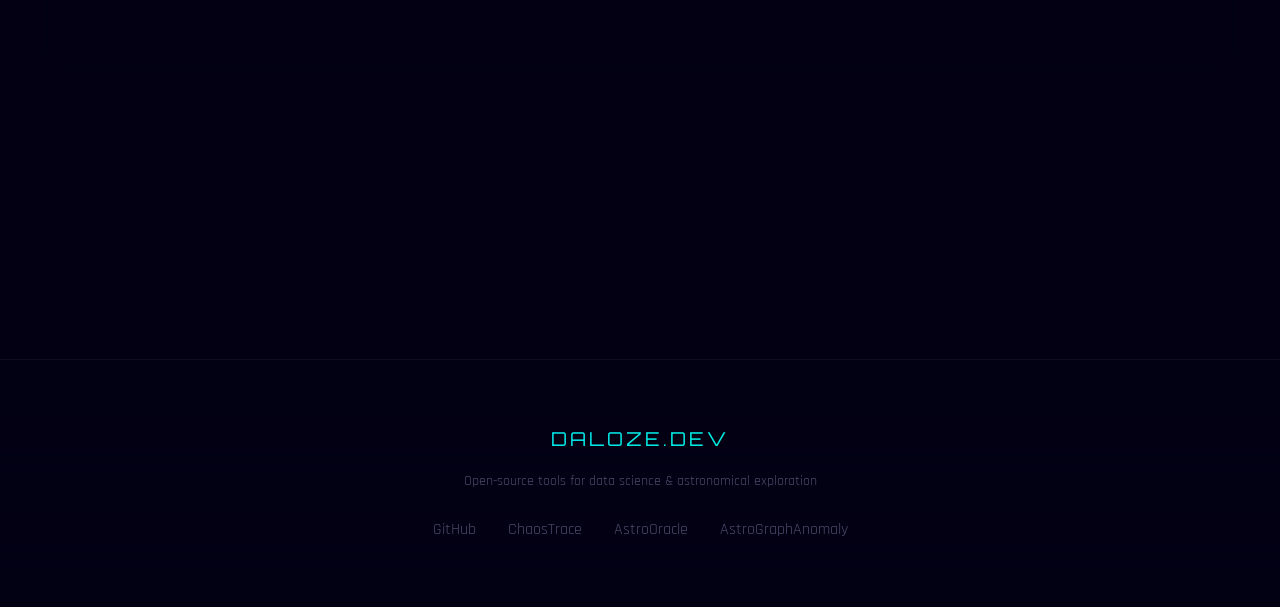
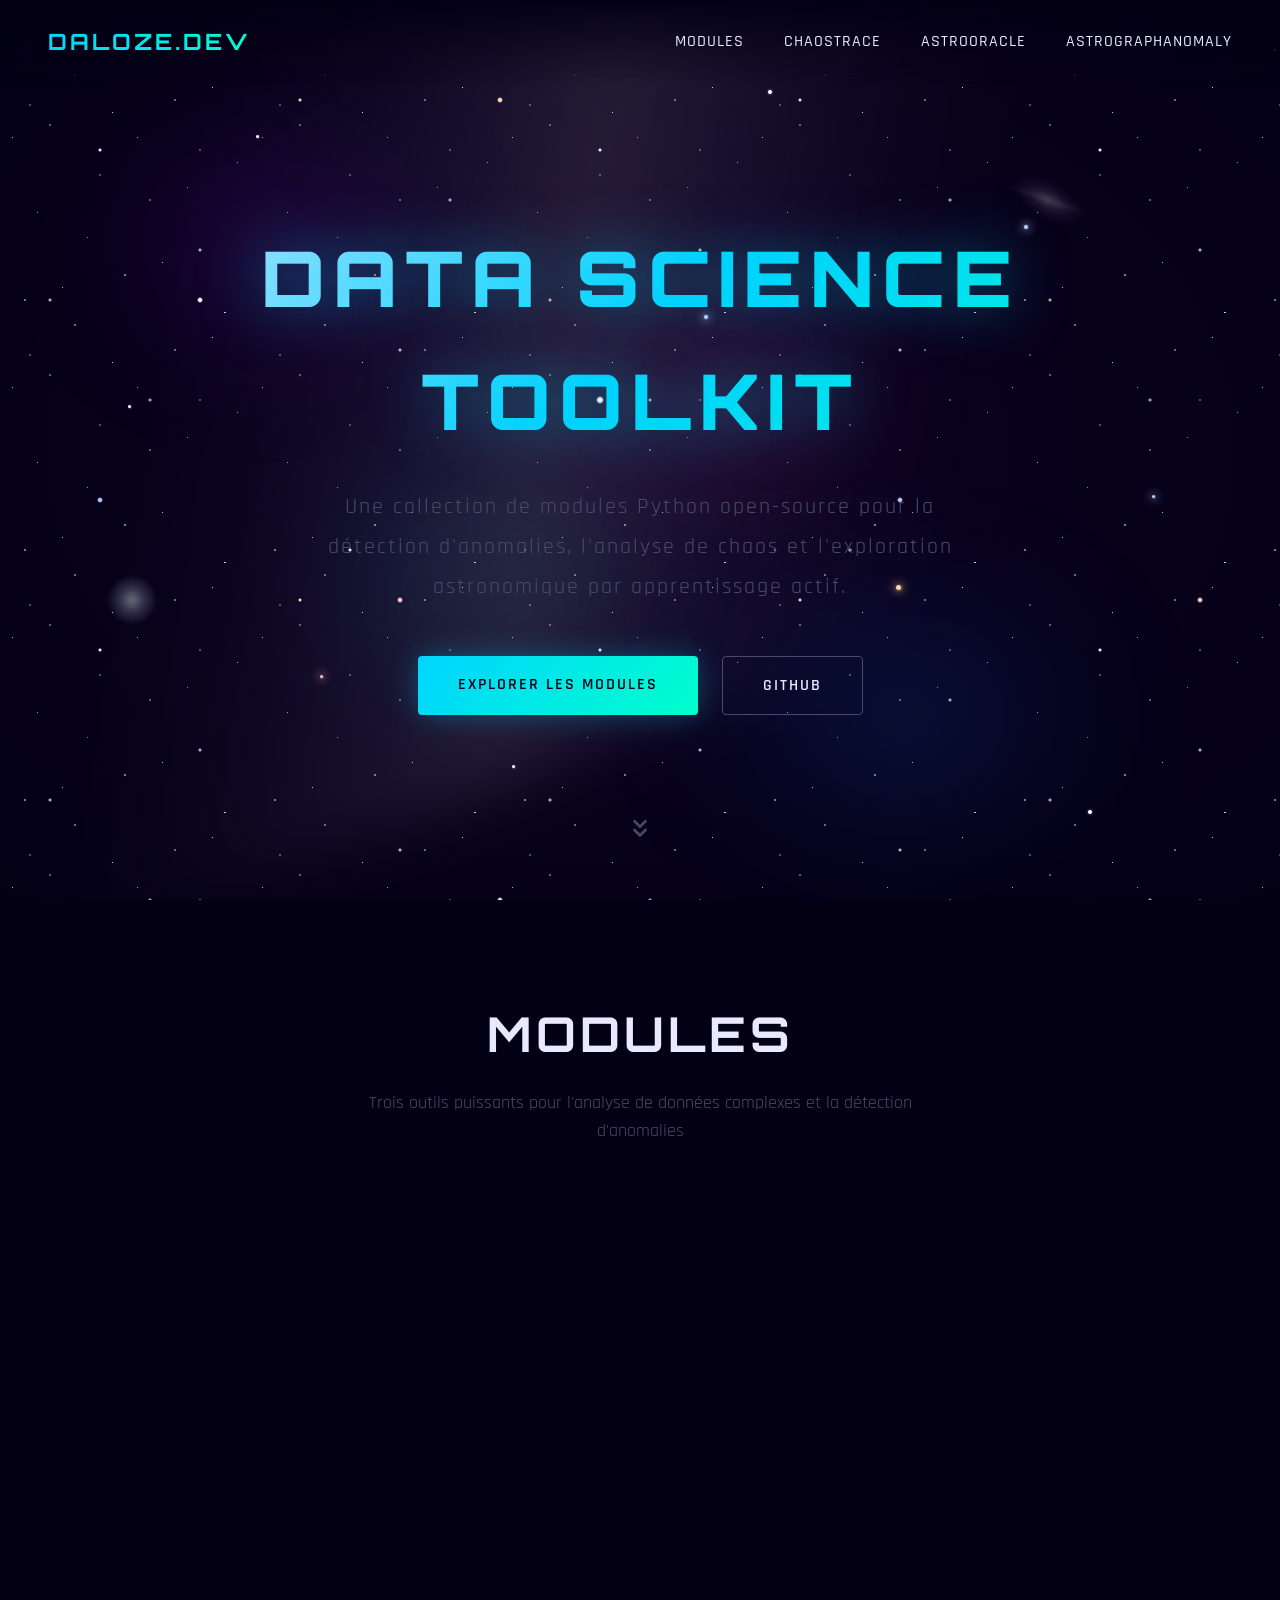
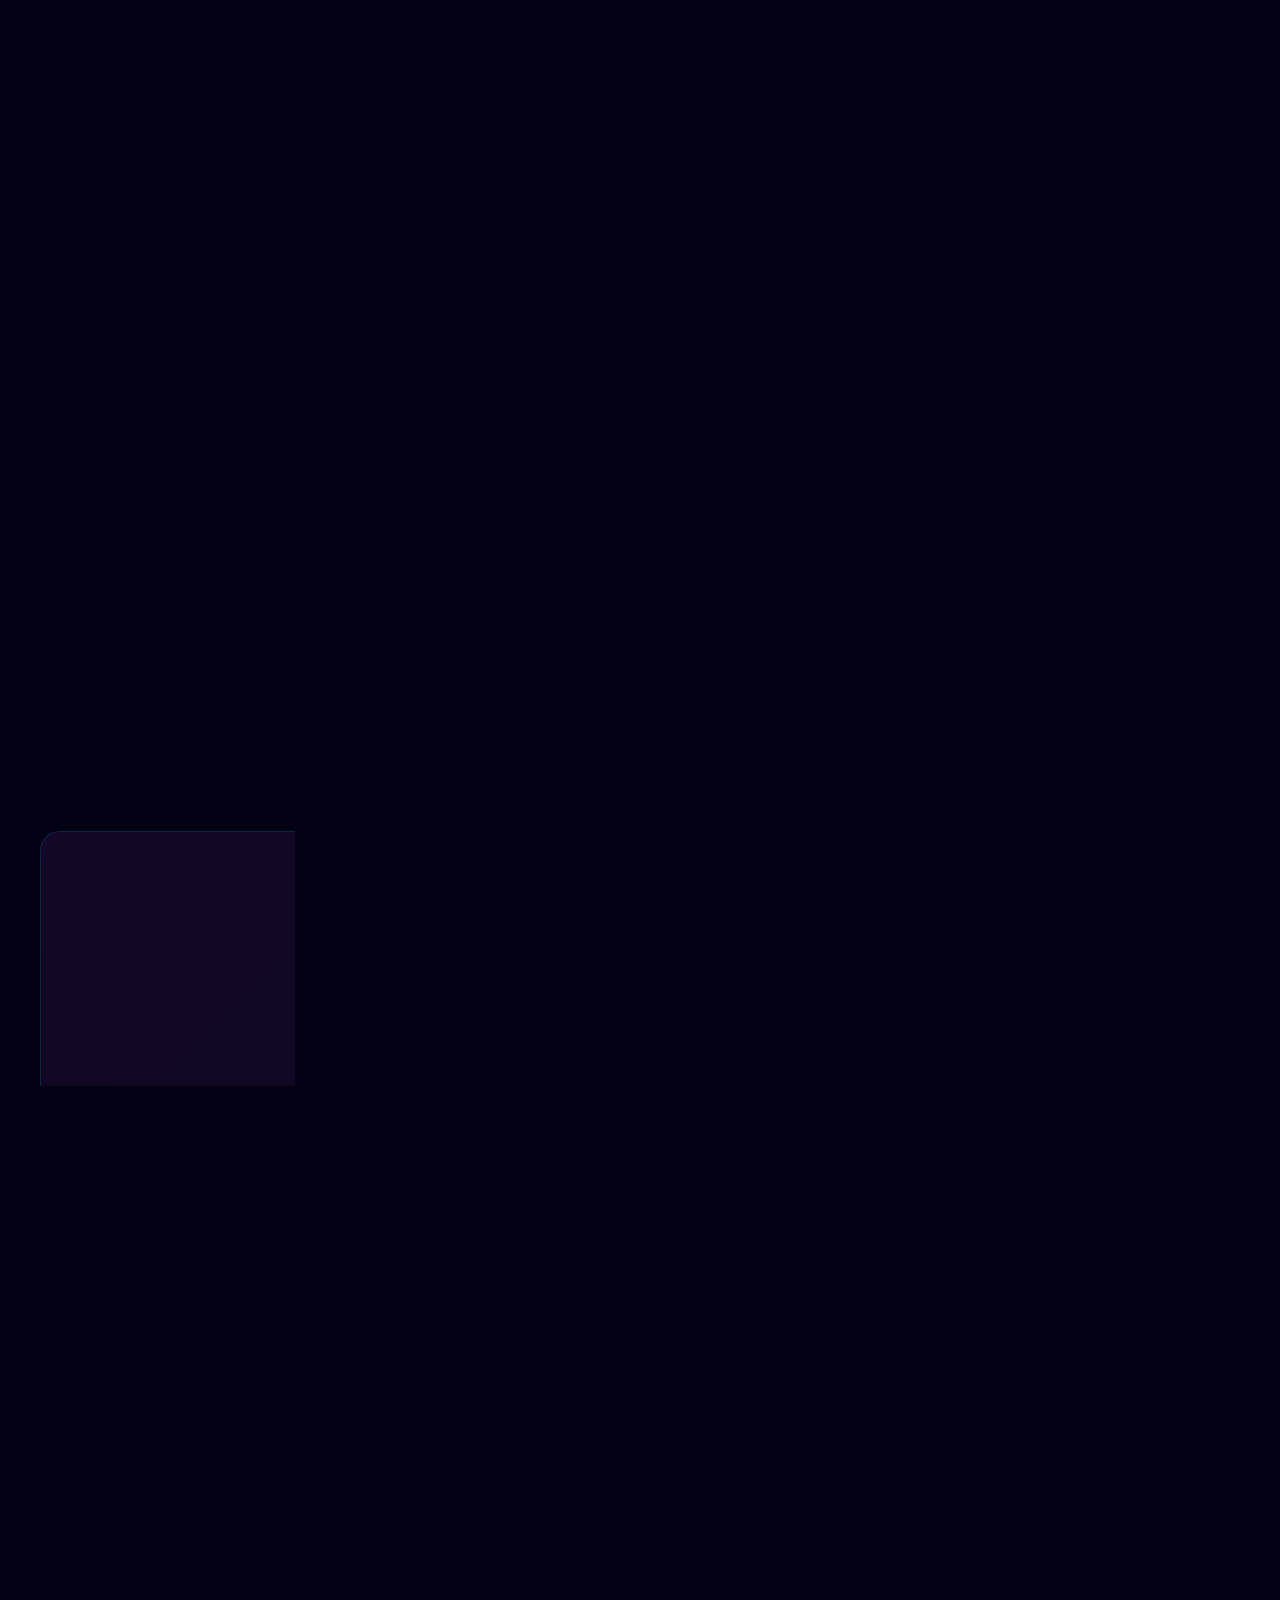
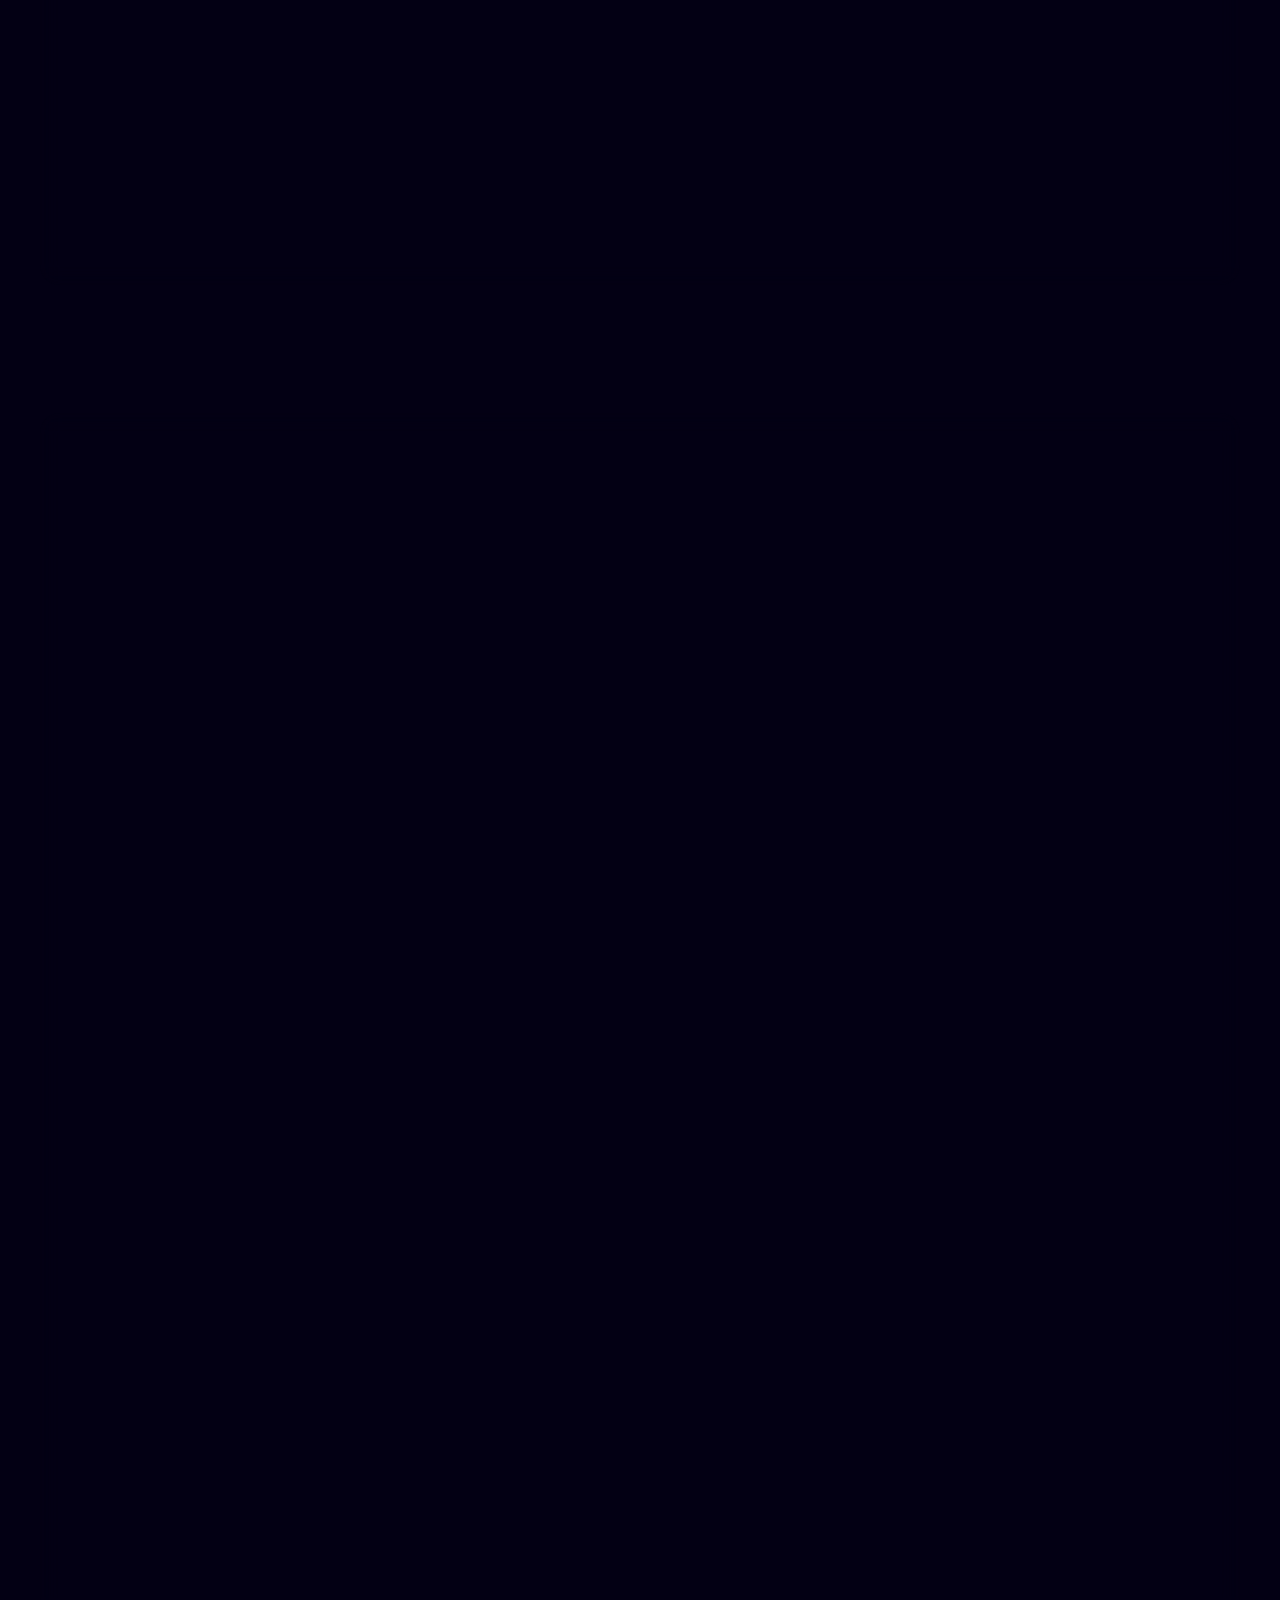
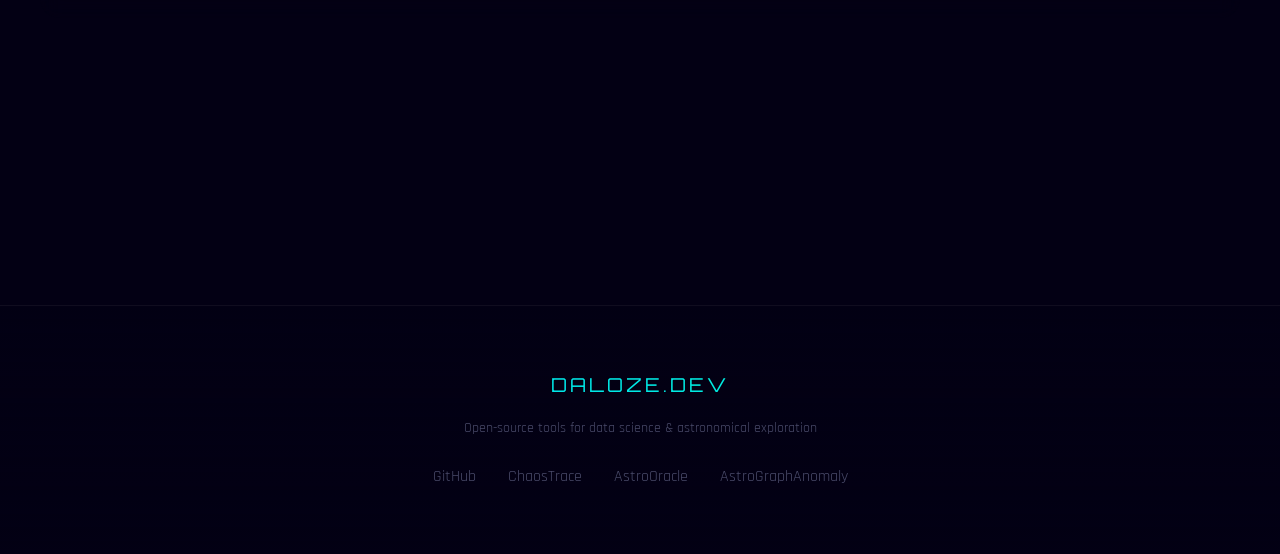
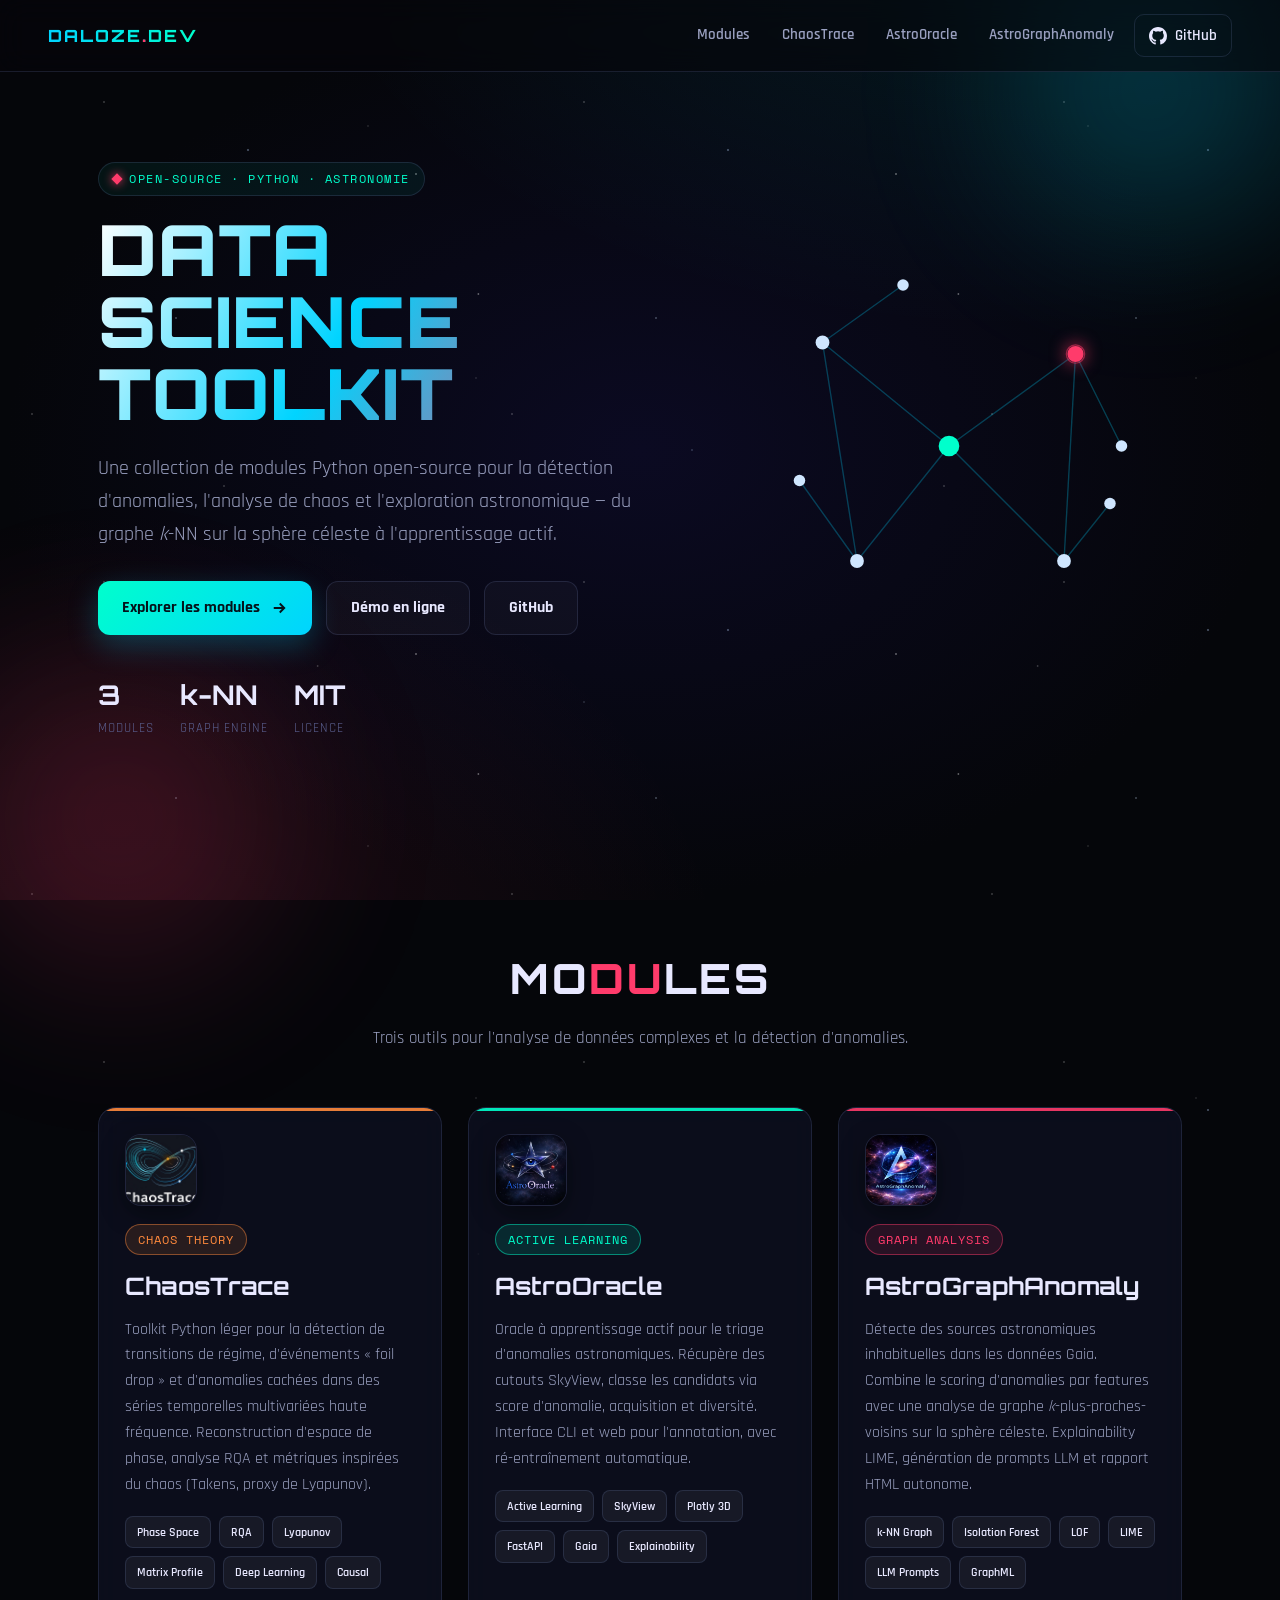
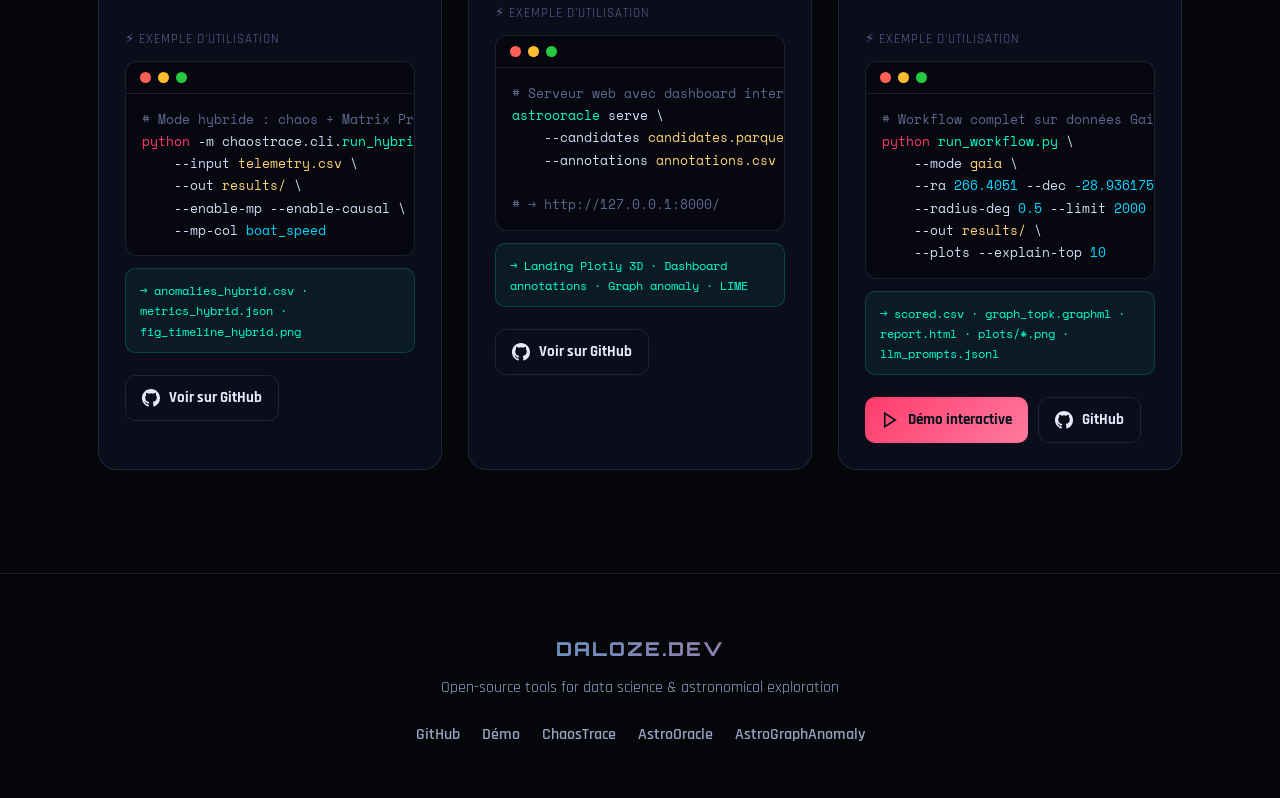
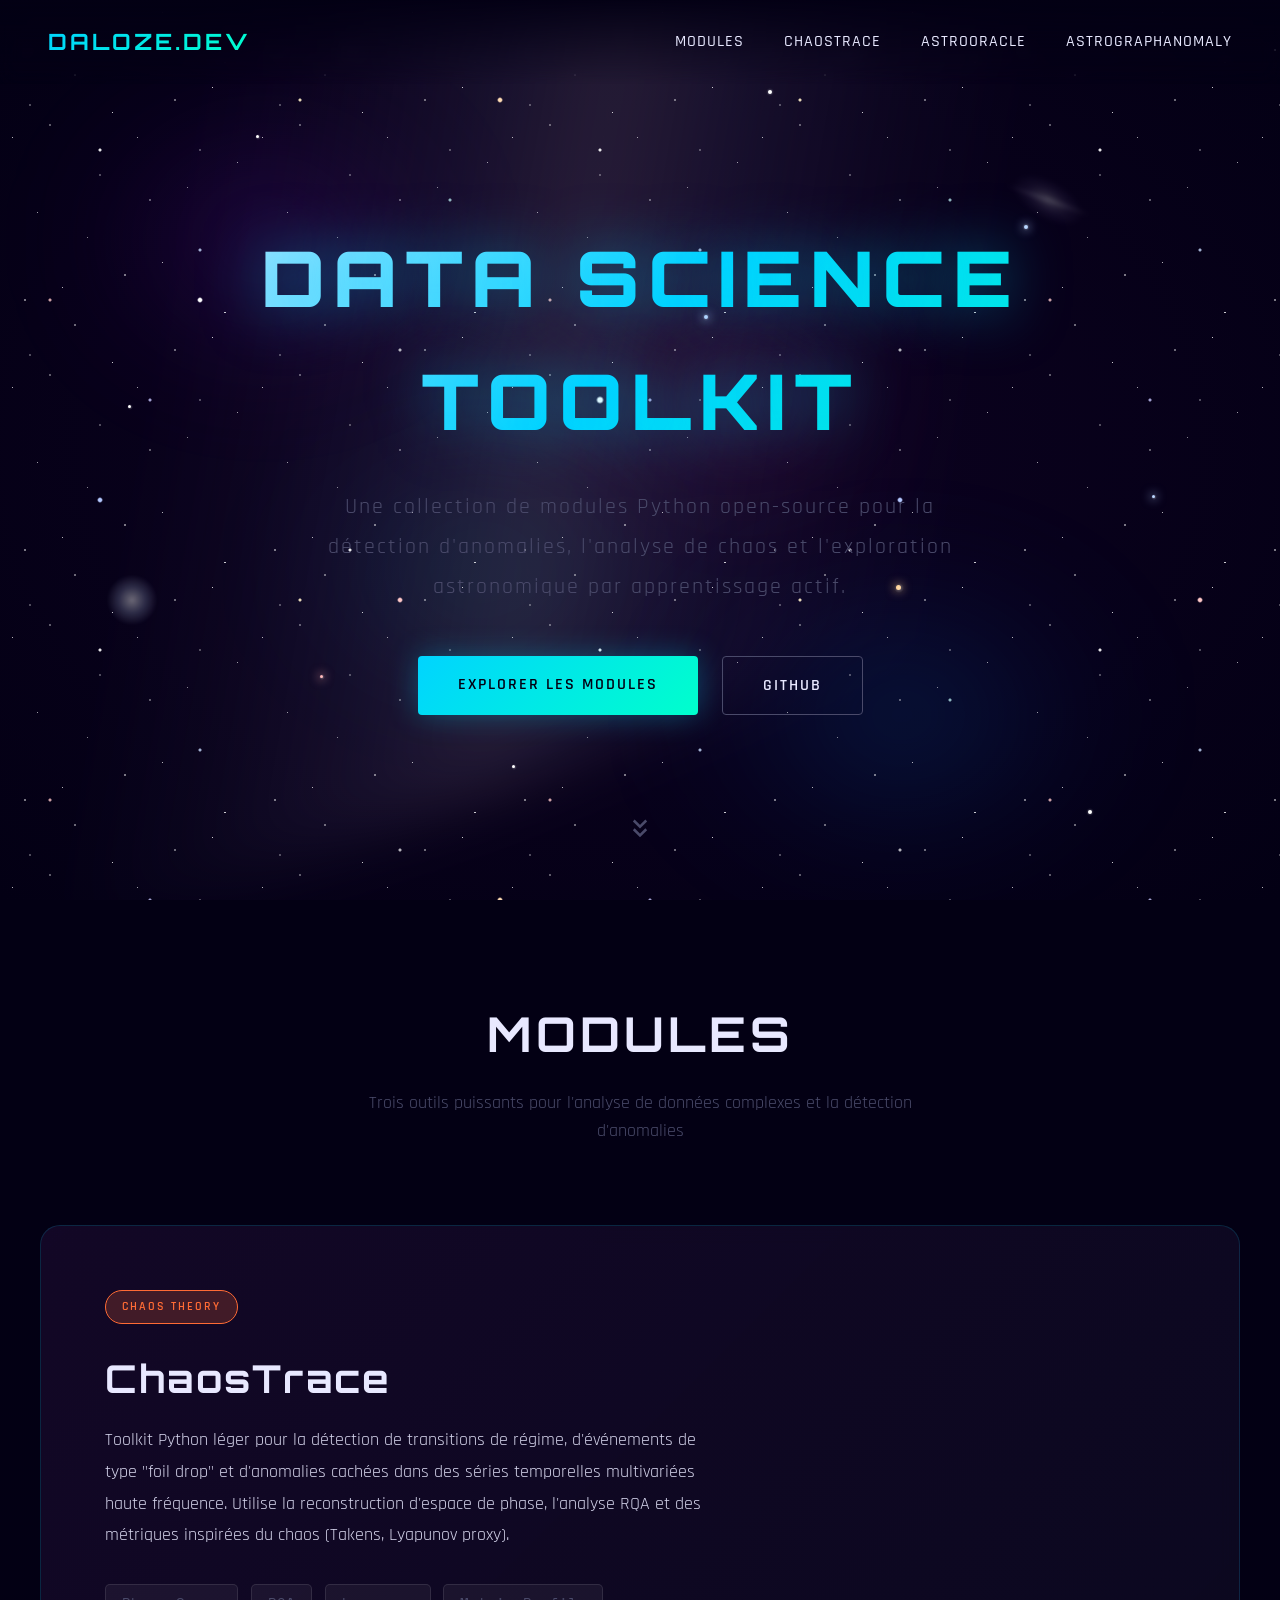
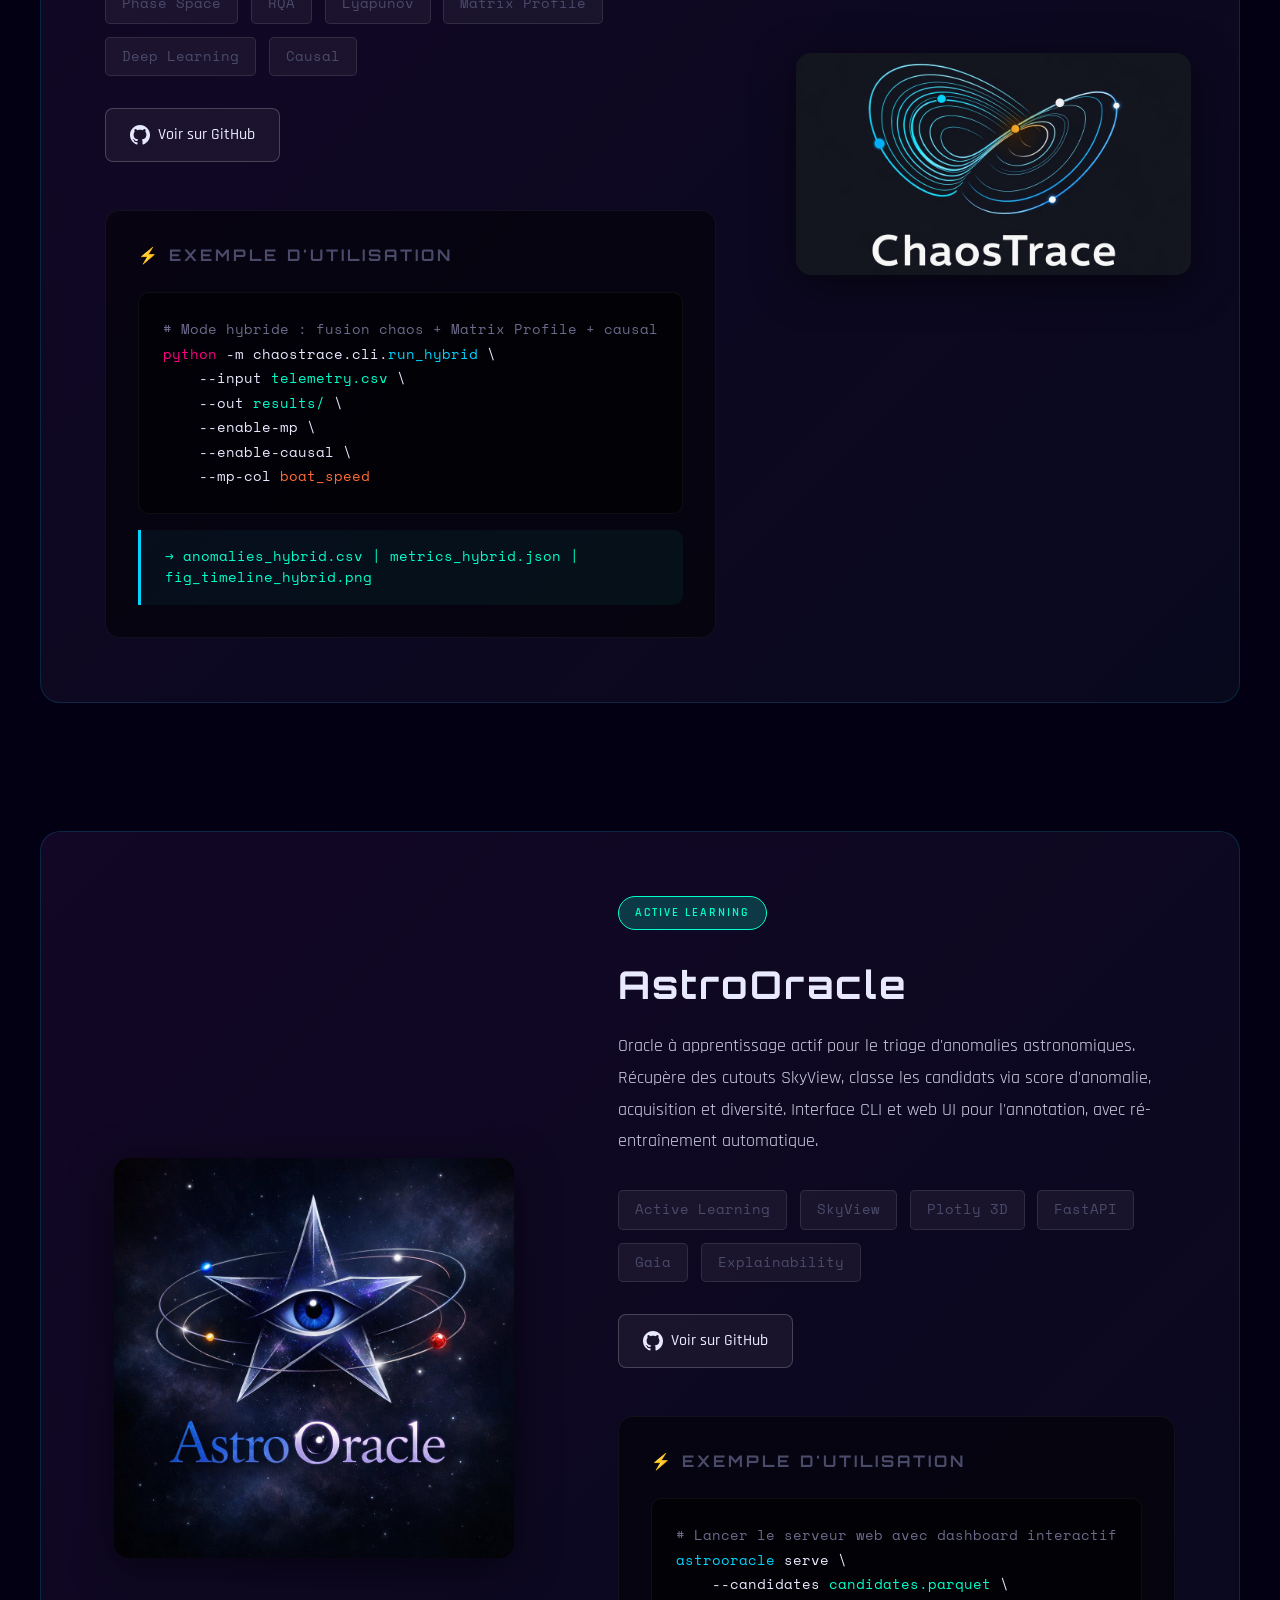
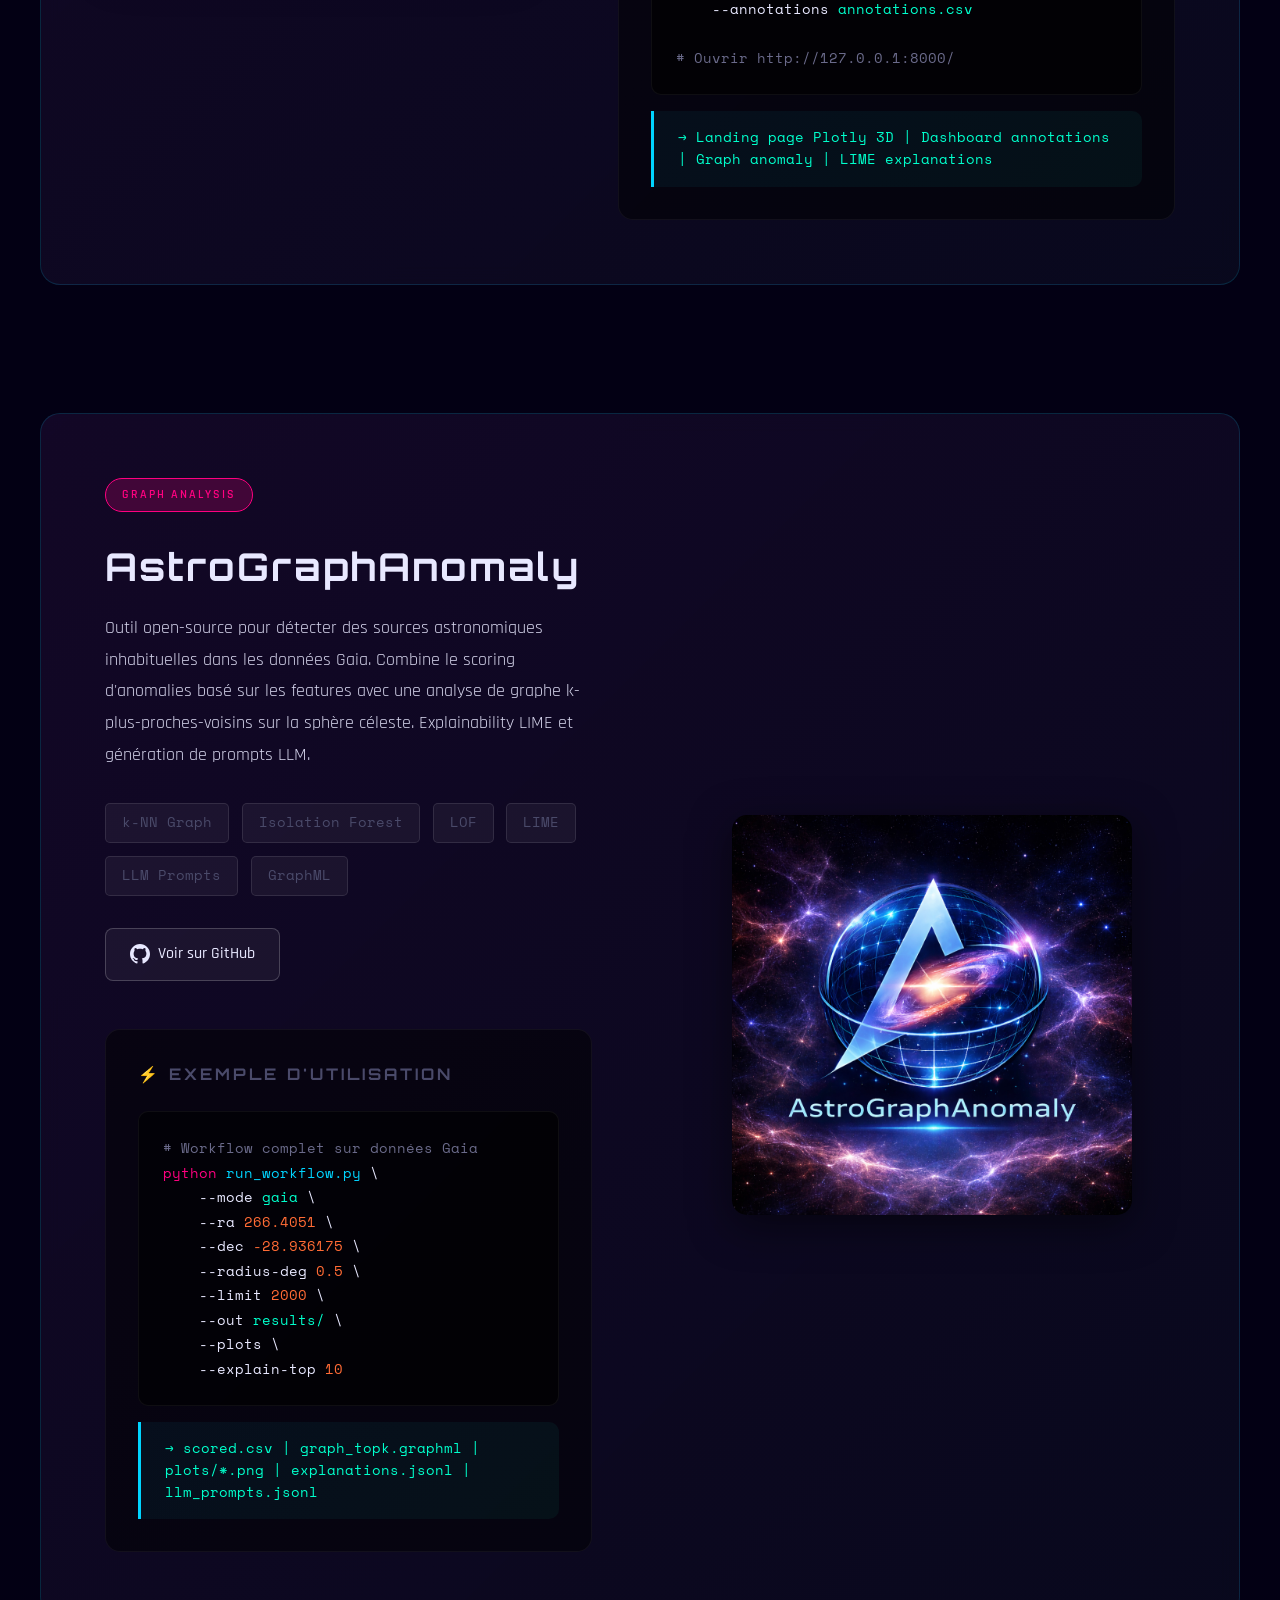
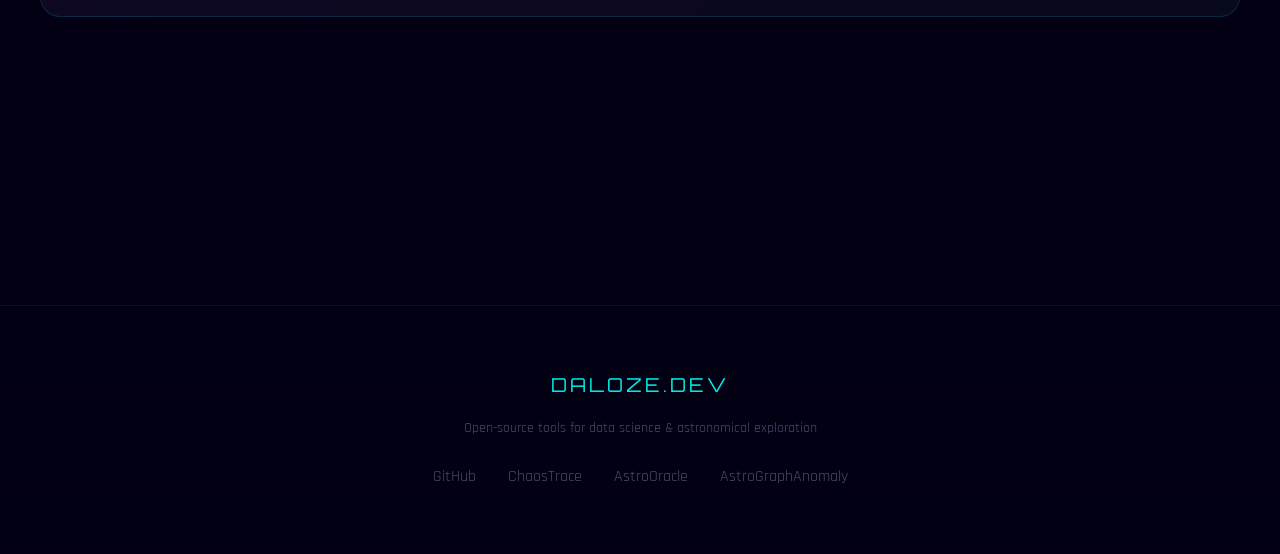
